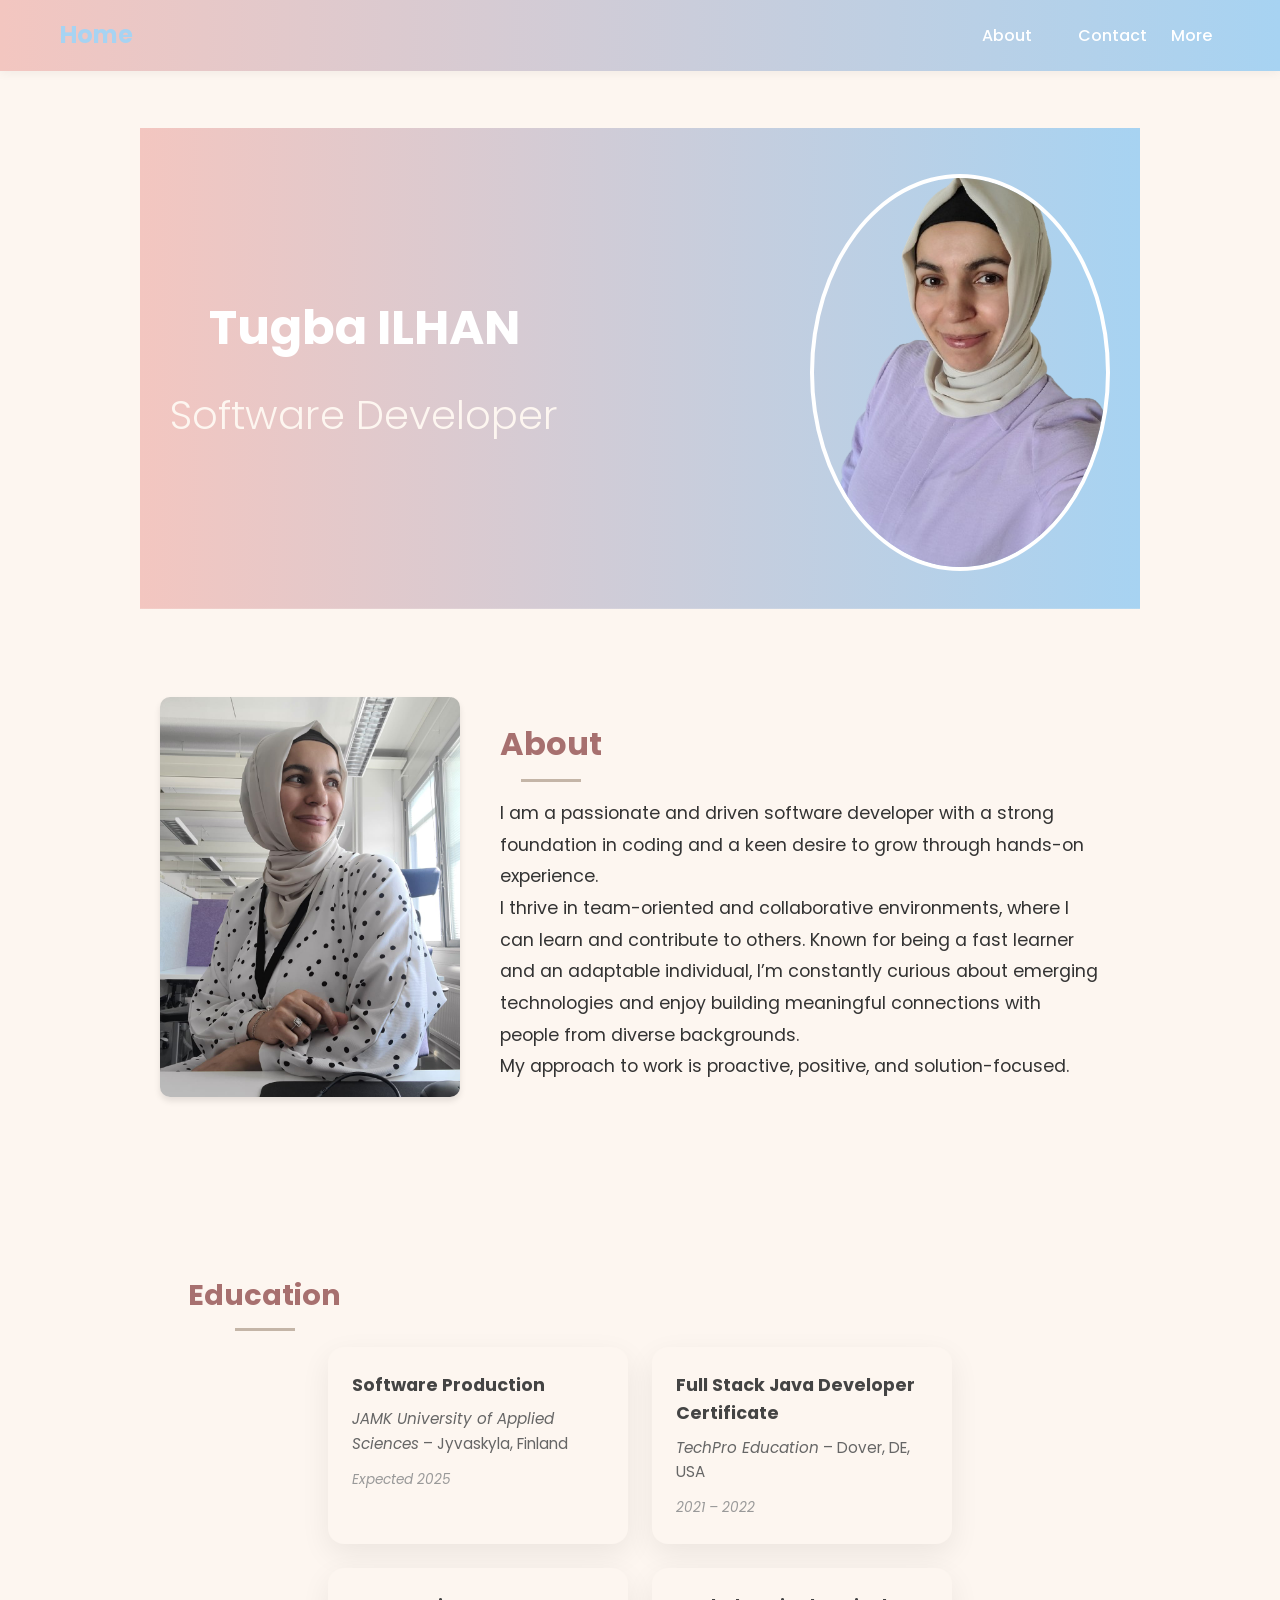
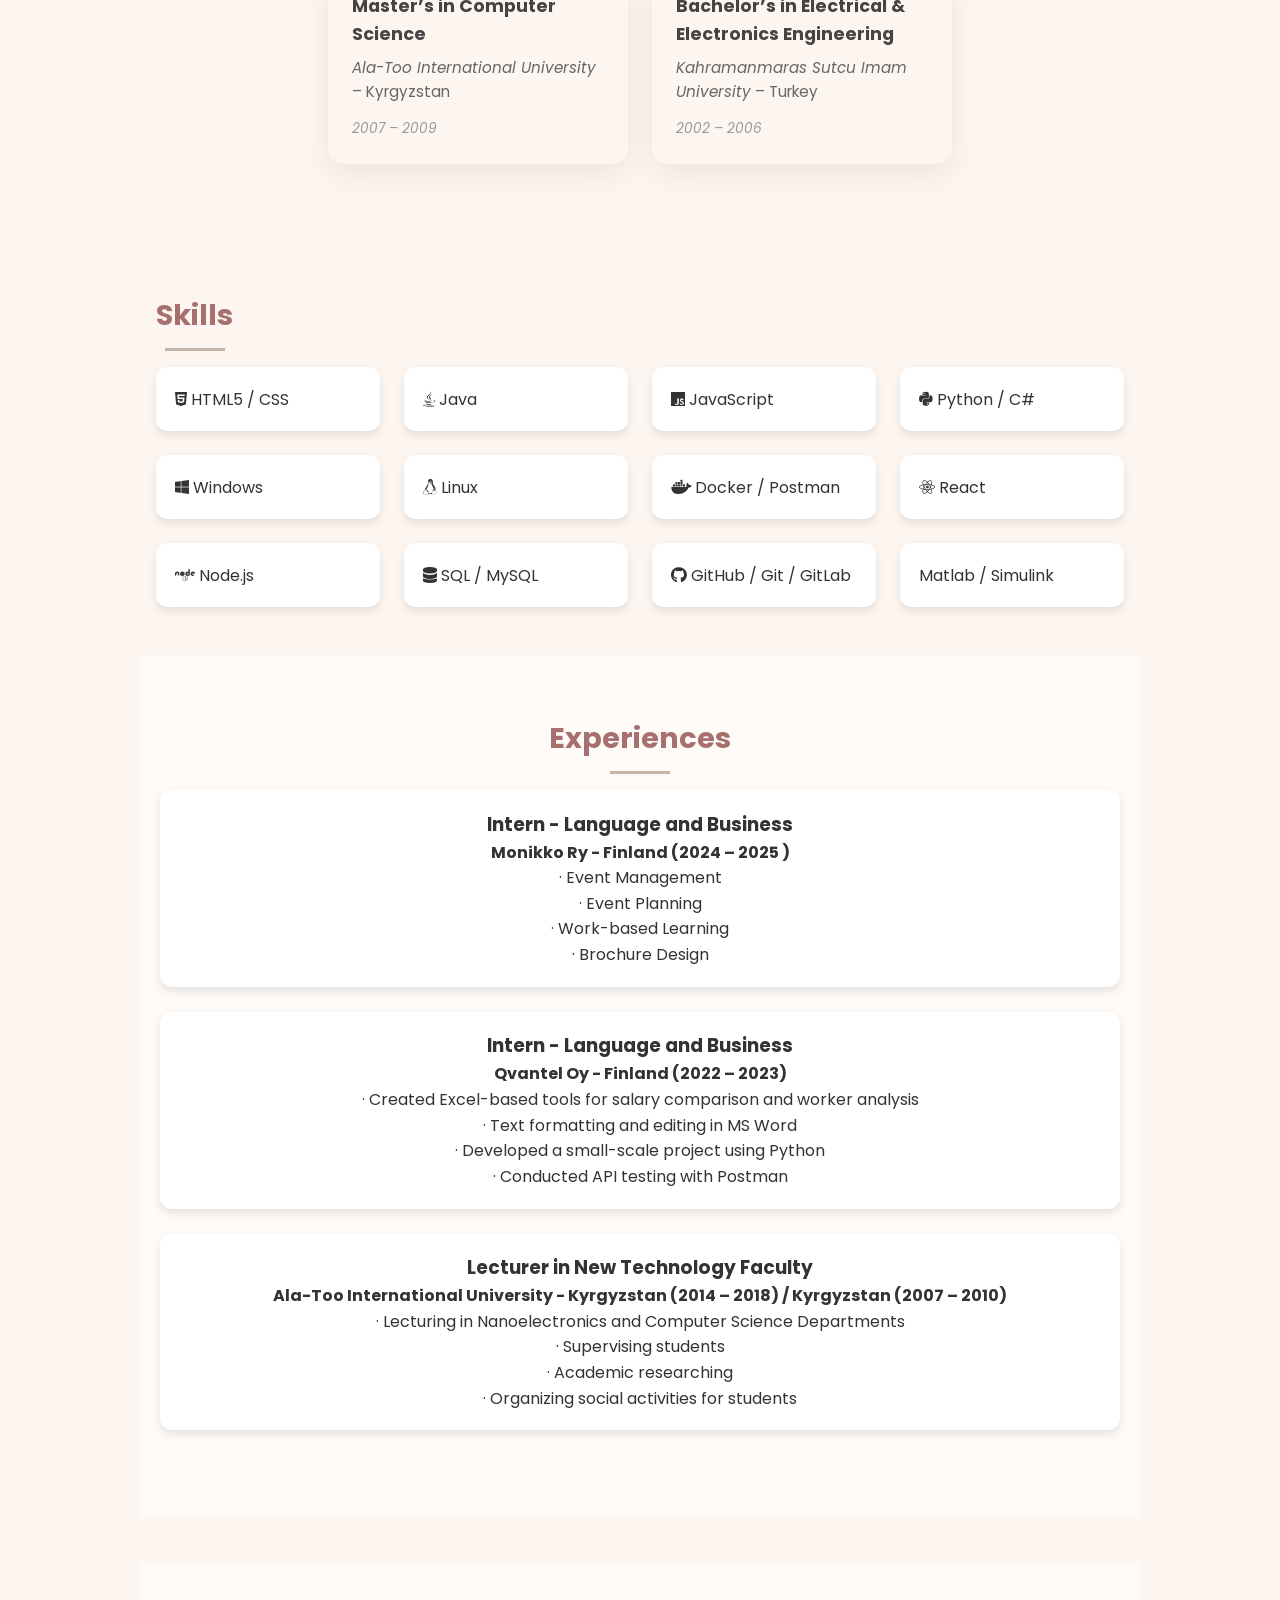
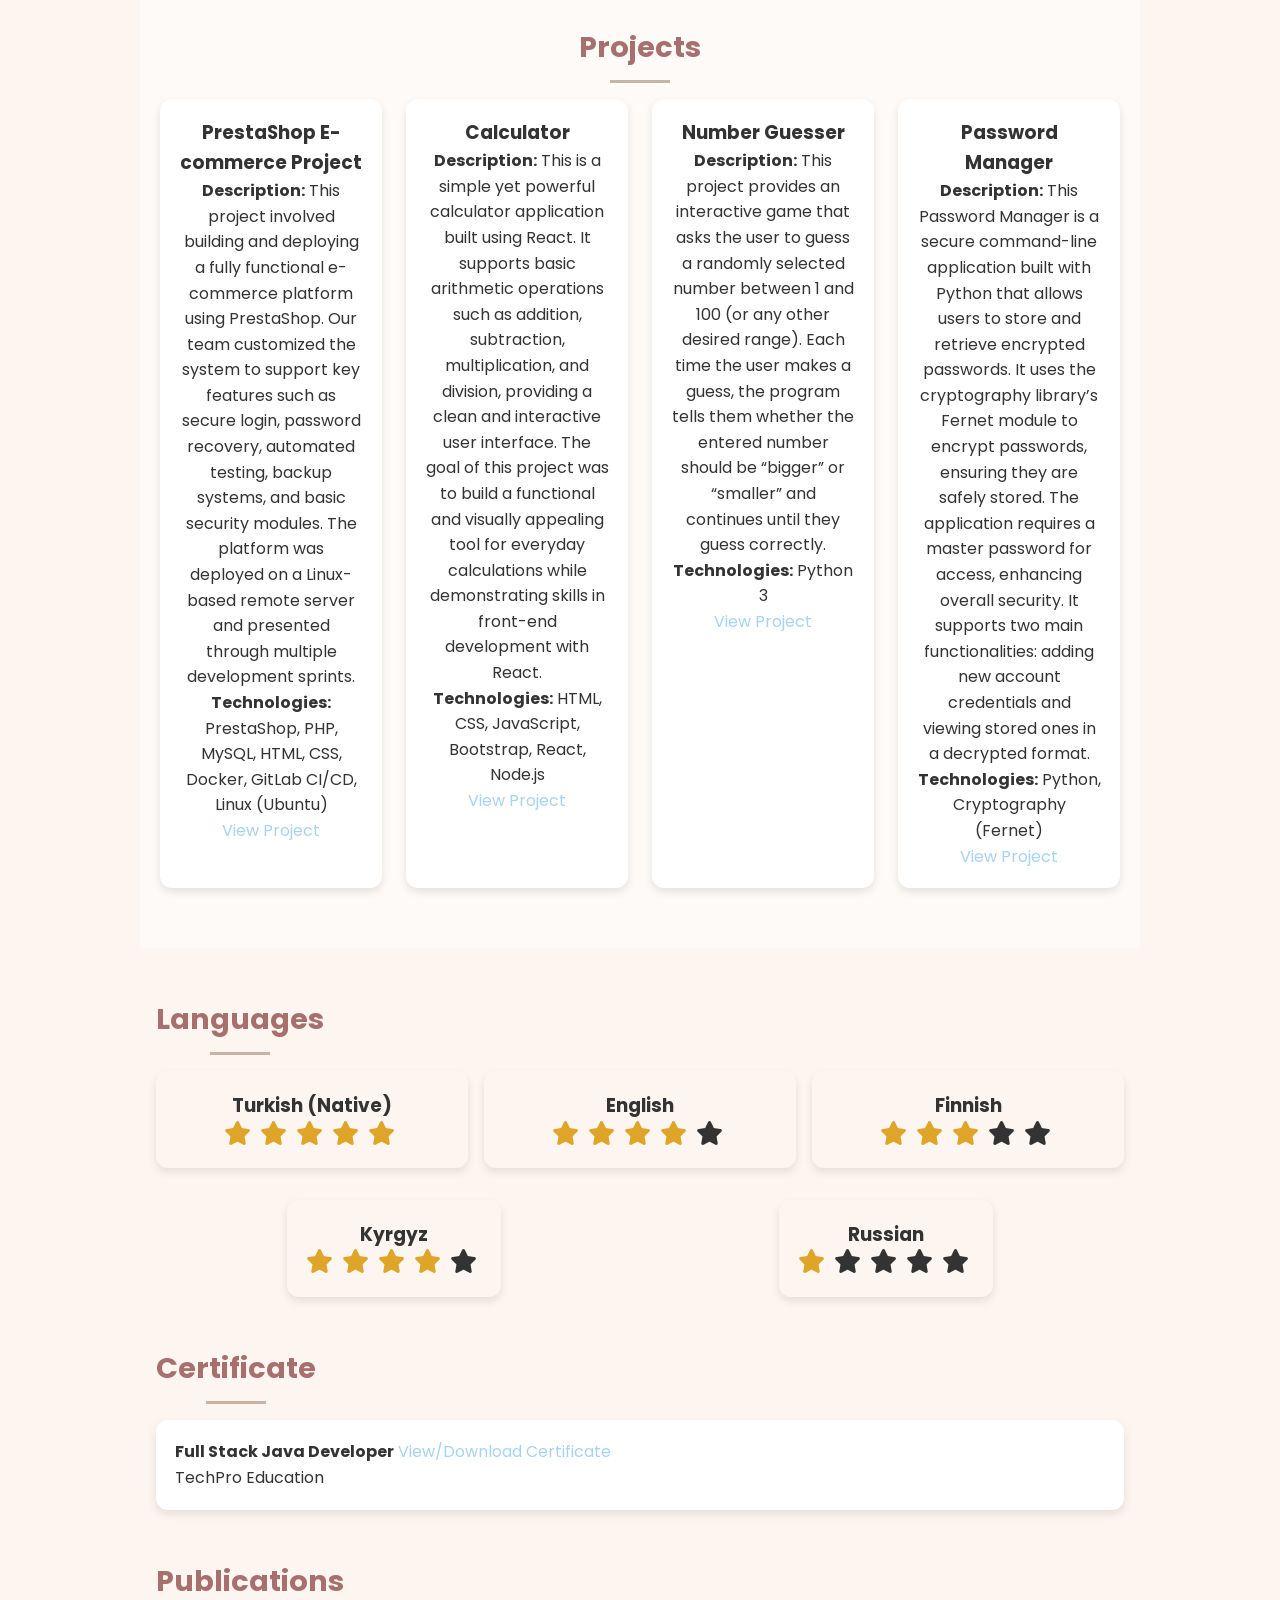
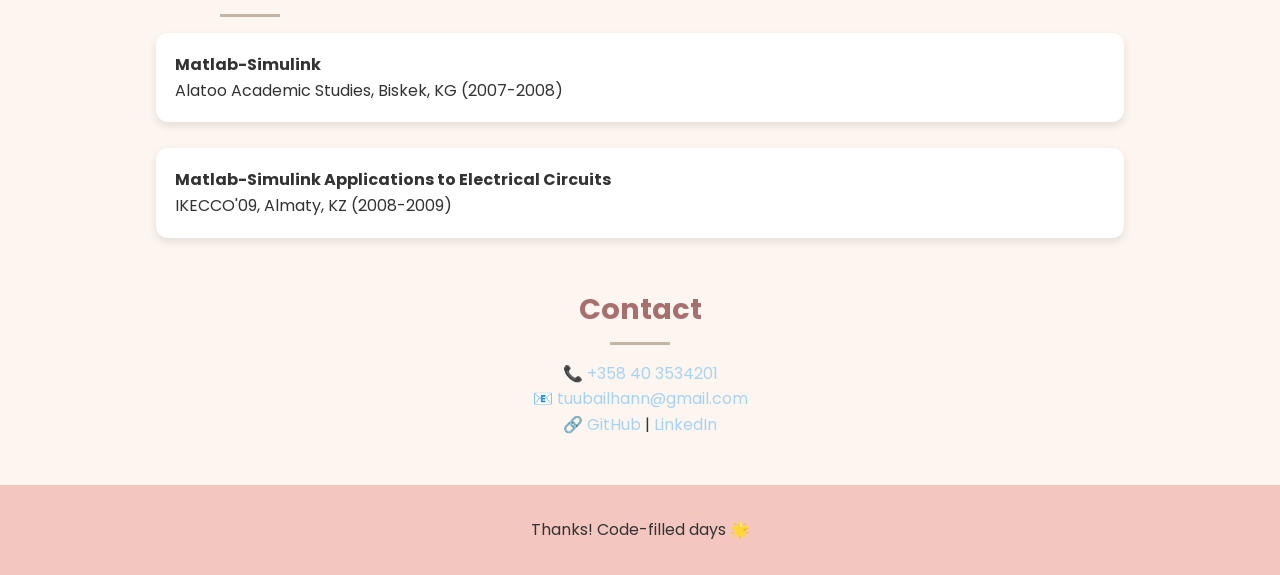
==== index.html @ 934c213f "Update index.html" ====
<!DOCTYPE html>
<html lang="en">
<head>
  <meta charset="UTF-8" />
  <meta name="description" content="Portfolio of Tugba İlhan, Full-Stack Software Developer" />
  <title>Tugba Ilhan | Software Developer Portfolio</title>
  <link href="https://fonts.googleapis.com/css2?family=Poppins:wght@300;500;700&display=swap" rel="stylesheet" />
  <link rel="stylesheet" href="https://cdnjs.cloudflare.com/ajax/libs/font-awesome/6.5.0/css/all.min.css">
  <link rel="stylesheet" href="style.css">
  <style>
    *{
    margin: 0;
    padding: 0;
    box-sizing: border-box;
    font-family: 'Poppins', sans-serif;
  }
  html {
    scroll-behavior: smooth;
  }
  </style>
</head>
<body>
    <header class="navbar">
        <div class="logo" ><a href="#home">Home</a></div>
        <nav class="nav-links">
          <a href="#about">About</a>
          <a href="#contact">Contact</a>
          <div class="dropdown">
            <button class="dropbtn">More</button>
            <div class="dropdown-content">
              <a href="#projects">Projects</a>
              <a href="#skills">Skills</a>
              <a href="#experience">Experiences</a>
              <a href="#educations">Educations</a>
              <a href="#languages">Languages</a>
              <a href="#certificates">Certificate</a>
              <a href="#publications">Publications</a>
            </div>
            </div>
        </nav>
      </header>

    <section class="hero" id="home"> 
        <div class="content"> 
    <h1>Tugba ILHAN</h1>
    <h2>Software Developer</h2>
</div>
<div class="hero-image">    
    <img src="images/img-7.png" alt="Profile picture of Tugba Ilhan" />
</div>
</section>

  <section id="about">
    <div class="image">
        <img src="images/img-6.jpeg" alt="About picture of Tugba Ilhan">
      </div>
    <div class="content">
      <h2 class="section-title">About</h2>
      <p>I am a passionate and driven software developer with a strong foundation in coding and a keen desire to grow through hands-on experience. </p>
      <p>I thrive in team-oriented and collaborative environments, where I can learn and contribute to others. Known for being a fast learner and an adaptable individual, I’m constantly curious about emerging technologies and enjoy building meaningful connections with people from diverse backgrounds.</p>
      <p>My approach to work is proactive, positive, and solution-focused.</p>
    </div>
    
  </section>

  <section id="educations" class="education-section">
    <div class="content">
      <h2 class="section-title">Education</h2>
      <div class="education-grid">
        
        <div class="education-card">
          <h3>Software Production</h3>
          <p><em>JAMK University of Applied Sciences</em> – Jyvaskyla, Finland</p>
          <span class="edu-date">Expected 2025</span>
        </div>
  
        <div class="education-card">
          <h3>Full Stack Java Developer Certificate</h3>
          <p><em>TechPro Education</em> – Dover, DE, USA</p>
          <span class="edu-date">2021 – 2022</span>
        </div>
  
        <div class="education-card">
          <h3>Master’s in Computer Science</h3>
          <p><em>Ala-Too International University</em> – Kyrgyzstan</p>
          <span class="edu-date">2007 – 2009</span>
        </div>
  
        <div class="education-card">
          <h3>Bachelor’s in Electrical & Electronics Engineering</h3>
          <p><em>Kahramanmaras Sutcu Imam University</em> – Turkey</p>
          <span class="edu-date">2002 – 2006</span>
        </div>
  
      </div>
    </div>
  </section>
  

  <section id="skills">
    <h2 class="section-title">Skills</h2>
    <div class="skills">
      <div class="card"><i class="fa-brands fa-html5"></i> HTML5 / CSS</div>
      <div class="card"><i class="fa-brands fa-java"></i> Java</div>
      <div class="card"><i class="fa-brands fa-js"></i> JavaScript </div>
      <div class="card"><i class="fa-brands fa-python"></i> Python / C#</div>
      <div class="card"><i class="fa-brands fa-windows"></i> Windows</div>
      <div class="card"><i class="fa-brands fa-linux"></i> Linux</div>
      <div class="card"><i class="fa-brands fa-docker"></i> Docker / Postman</div>
      <div class="card"><i class="fa-brands fa-react"></i> React</div>
      <div class="card"><i class="fa-brands fa-node"></i> Node.js</div>
      <div class="card"><i class="fa-solid fa-database"></i> SQL / MySQL</div>
      <div class="card"><i class="fa-brands fa-github"></i> GitHub / Git / GitLab</div>
      <div class="card"> Matlab / Simulink</div>
    </div>
  </section>

  <section id="experience">
    <h2 class="section-title">Experiences</h2>
    <div class="experience">
      <div class="card">
        <h3>Intern - Language and Business</h3>
        <strong>Monikko Ry -  Finland (2024 – 2025 )</strong>
        <p>· Event Management </p> <p>· Event Planning  </p><p>· Work-based Learning  </p><p>· Brochure Design </p>
      </div> <br>
      <div class="card">
        <h3>Intern - Language and Business</h3>
        <strong>Qvantel Oy  -  Finland (2022 – 2023)</strong>
        <p>· Created Excel-based tools for salary comparison and worker analysis </p> <p>· Text formatting and editing in MS Word   </p><p>· Developed a small-scale project using Python  </p><p>· Conducted API testing with Postman </p>
      </div> <br>
    </div>
    <div class="card">
        <h3>Lecturer in New Technology Faculty</h3>
        <strong>Ala-Too International University - Kyrgyzstan (2014 – 2018)  / Kyrgyzstan (2007 – 2010)</strong>
        <p>· Lecturing in Nanoelectronics and Computer Science Departments </p> <p>· Supervising students   </p><p>· Academic researching  </p><p>· Organizing social activities for students </p>
      </div> <br>
    </div>
  </section>

  <section id="projects">
    <h2 class="section-title">Projects</h2>
    <div class="projects">
    <div class="card">
        <h3>PrestaShop E-commerce Project</h3>
        <p><strong>Description:</strong> 
      This project involved building and deploying a fully functional e-commerce platform using PrestaShop. Our team customized the system to support key features such as secure login, password recovery, automated testing, backup systems, and basic security modules. The platform was deployed on a Linux-based remote server and presented through multiple development sprints.</p> 
      <p><strong>Technologies:</strong> PrestaShop, PHP, MySQL, HTML, CSS, Docker, GitLab CI/CD, Linux (Ubuntu)</p>
      <a href="https://github.com/TugbaIlhan/Prestashop.git" target="_blank" class="btn">View Project</a>
      </div>
      <div class="card">
        <h3>Calculator</h3>
        <p><strong>Description:</strong> 
      This is a simple yet powerful calculator application built using React. It supports basic arithmetic operations such as addition, subtraction, multiplication, and division, providing a clean and interactive user interface. 
      The goal of this project was to build a functional and visually appealing tool for everyday calculations while demonstrating skills in front-end development with React.</p> 
      <p><strong>Technologies:</strong> HTML, CSS, JavaScript, Bootstrap, React, Node.js</p>
      <a href="https://github.com/TugbaIlhan/calculator.git" target="_blank" class="btn">View Project</a>
    </div>
    <div class="card">
        <h3>Number Guesser</h3>
        <p><strong>Description:</strong> 
            This project provides an interactive game that asks the user to guess a randomly selected number between 1 and 100 (or any other desired range). 
            Each time the user makes a guess, the program tells them whether the entered number should be “bigger” or “smaller” and continues until they guess correctly.</p> 
      <p><strong>Technologies:</strong> Python 3 </p>
      <a href="https://github.com/TugbaIlhan/number_guesser.git" target="_blank" class="btn">View Project</a>
    </div>
    <div class="card">
        <h3>Password Manager</h3>
        <p><strong>Description:</strong> 
            This Password Manager is a secure command-line application built with Python that allows users to store and retrieve encrypted passwords. It uses the cryptography library’s Fernet module to encrypt passwords, ensuring they are safely stored. The application requires a master password for access, enhancing overall security. It supports two main functionalities: adding new account credentials and viewing stored ones in a decrypted format.</p> 
      <p><strong>Technologies:</strong> Python, Cryptography (Fernet) </p>
      <a href="https://github.com/TugbaIlhan/Password_manager.git" target="_blank" class="btn">View Project</a>
    </div>
  </section>
  <section id="languages">
    <h2 class="section-title">Languages</h2>

    <div class="lang-grid three-col">
    <div class="language-item">
    <h3>Turkish (Native)</h3>
    <span class="fa fa-star checked"></span>
    <span class="fa fa-star checked"></span>
    <span class="fa fa-star checked"></span>
    <span class="fa fa-star checked"></span>
    <span class="fa fa-star checked"></span>
</div>
<div class="language-item">
    <h3>English</h3>
    <span class="fa fa-star checked"></span>
    <span class="fa fa-star checked"></span>
    <span class="fa fa-star checked"></span>
    <span class="fa fa-star checked"></span>
    <span class="fa fa-star"></span>
</div>
<div class="language-item">
    <h3>Finnish</h3>
    <span class="fa fa-star checked"></span>
    <span class="fa fa-star checked"></span>
    <span class="fa fa-star checked"></span>
    <span class="fa fa-star"></span>
    <span class="fa fa-star"></span>
</div>
</div>
<div class="lang-grid two-col">
<div class="language-item">
    <h3>Kyrgyz</h3>
    <span class="fa fa-star checked"></span>
    <span class="fa fa-star checked"></span>
    <span class="fa fa-star checked"></span>
    <span class="fa fa-star checked"></span>
    <span class="fa fa-star"></span>
</div> <div class="language-item">
    <h3>Russian</h3>
    <span class="fa fa-star checked"></span>
    <span class="fa fa-star"></span>
    <span class="fa fa-star"></span>
    <span class="fa fa-star"></span>
    <span class="fa fa-star"></span>
</div>
</div>

  </section>
  <section id="certificates">
    <div class="content">
      <h2 class="section-title">Certificate</h2>
    <div class="card">
        <strong>Full Stack Java Developer</strong>
        <a href="images/Tugba Ilhan -Certificate.pdf" target="_blank" class="btn">  View/Download Certificate </a>
        <p>TechPro Education</p>
    </div>
    </div>
    

  </section>
  <section id="publications">
    <div class="content">
      <h2 class="section-title">Publications</h2>
      <div class="card">
        <strong>Matlab-Simulink</strong>
        <p>Alatoo Academic Studies, Biskek, KG (2007-2008)</p>
    </div>
    <br>
    <div class="card">
        <strong>Matlab-Simulink Applications to Electrical Circuits</strong>
        <p>IKECCO'09, Almaty, KZ (2008-2009)</p>
    </div>
    </div>
    

  </section>

  <section id="contact" class="contact">
    <h2 class="section-title">Contact</h2>
    <p>📞 <a href="tel:+358 353 40 3534201">+358 40 3534201</a></p>
    <p>📧 <a href="mailto:tuubailhann@gmail.com">tuubailhann@gmail.com</a></p>
    <p>🔗 <a href="https://github.com/TugbaIlhan" target="_blank">GitHub</a> | <a href="http://linkedin.com/in/tugba-ilhan-she-her-16a57622b" target="_blank">LinkedIn</a></p>
  </section>

  <footer>
    <p>Thanks! Code-filled days 🌟</p>
  </footer>
</body>
</html>
---- style.css ----
body {
    background: #fdf6f0;
    color: #333;
    line-height: 1.6;
    padding-top: 80px;
  }

  header {
    background: linear-gradient(to right, #f3c6c0, #a7d3f2);
    text-align: center;
    padding: 4rem 1rem;
  }

  header h1 {
    font-size: 2.5rem;
    margin-bottom: 1rem;
  }

  header p {
    font-size: 1.2rem;
    color: #444;
  }
.navbar {
display: flex;
justify-content: space-between;
align-items: center;
padding: 15px 60px;
background-color: #fdfdfd;
box-shadow: 0 2px 10px rgba(0, 0, 0, 0.05);
position: fixed;
top: 0;
width: 100%;
z-index: 999;
font-family: 'Segoe UI', sans-serif;
}

.logo {
font-size: 1.5rem;
font-weight: bold;
color: #2c3e50;
}
.nav-links {
display: flex;
align-items: center;
gap: 1rem; 

}
.nav-links a {
margin-left: 30px;
text-decoration: none;
color: #2c3e50;
font-weight: 500;
transition: 0.3s ease;
color: #fff; 
}
.nav-links a.active { 
    border-bottom: 2px solid #0077ff;
  }
.dropdown {
position: relative;
}
.dropbtn {
background: none;
border: none;
font-size: 1rem;
cursor: pointer;
padding: 0.5rem;
color: #fff; 
font-weight: 500; 
}

.dropdown-content {
display: none;
position: absolute;
top: 100%;
left: 0;
background-color: #fff;
min-width: 200px; /* genişliği biraz artırdık */
max-width: 300px; /* maksimum genişlik belirledik */
box-shadow: 0 4px 8px rgba(0, 0, 0, 0.15);
z-index: 10;
text-align: left;
border-radius: 8px;
overflow: auto; /* içerik taşarsa scroll yapılabilir */
padding: 0.5rem 0;
white-space: nowrap; /* metni tek satırda göster */
}


.dropdown-content a {
display: block;
padding: 0.6rem 1rem;
color: #333;
text-decoration: none;
transition: background 0.2s ease;
}

.dropdown-content a:hover {
background-color: #f0f0f0;
}

.dropdown:hover .dropdown-content {
display: block;
}
.nav-links a:hover {
color: #0077ff;
}

/* Navbar altında kalan içerikler üst üste binmesin diye padding veriyoruz */
body {
padding-top: 80px;
}

/* Responsive yapı */
@media (max-width: 768px) {
.navbar {
  flex-direction: column;
  align-items: flex-start;
  padding: 10px 20px;
}

.nav-links {
  margin-top: 10px;
}

.nav-links a {
  display: block;
  margin: 5px 0;
}
}
.hero {
background: linear-gradient(to right, #f3c6c0, #a7d3f2);
text-align: center;
overflow: hidden;
display: flex;
justify-content: space-between;
align-items: center;
min-height: 40vh; /* Ekranın %60'ını kapsayacak şekilde ayarlandı */
background-size: cover;
background-position: center center;
color: white;
text-align: center;
position: relative;
padding: 30px; /* Her iki tarafta boşluk */
flex-wrap: wrap; /* İçerik taşarsa alt satıra geçsin */
gap: 20px; /* İçerikler arasında boşluk */ 
}

.hero .content {
max-width: 600px; /* İçerik kısmını sınırladık */
z-index: 2; /* İçeriğin önde olması için */
}

.hero h1 {
font-size: 3rem;
margin-bottom: 1rem;
color: #fff; 
}

.hero h2 {
font-size: 2.5rem;
font-weight: 300;
color: #fdf6f0;
}

.hero-image img {
width: 300px;
border-radius: 50%; 
object-fit: cover; 
border: 4px solid #fff; 
margin-top: 1rem; /* Resmin biraz üstten kayması için */
justify-content: space-between; /* İçerik ve resim arasında boşluk bırakır */
align-items: center; /* İçerik ve resim arasında boşluk bırakır */
flex: 0 0 auto; /* Resmin boyutunu sabit tutar */
z-index: 1; /* Resmin arka planda kalması için */
}

@media (max-width: 768px) {
.hero {
  flex-direction: column;
  height: auto;
  padding: 50px 0; /* Üst ve alt boşluk artırıldı */
  text-align: center;
}

.hero-image img {
  width: 180px;
  margin: 1.5rem 0 0; /* Üstten boşluk artırıldı */
}
}
.education-section {
padding: 5rem 3rem;
color: #0f0e0e; /* Arka plan koyu olduğundan yazılar için beyaz daha iyi görünür */
background-image: url("images/img-5.jpg"); /* fallback image */
background-size: cover;
background-position: center;
background-attachment: fixed;
position: relative;
overflow: hidden; /* dışarı taşan bulanıklık varsa gizle */
}
.section-title {
font-size: 2.5rem;
margin-bottom: 40px;
position: relative;
display: inline-block;
}

.education-section::before {
content: "";
position: absolute;
top: 0; left: 0;
width: 100%;
height: 100%;
/* background-image: url("images/img-5.jpg"); */
background-size: cover;
background-position: center;
filter: blur(1px) brightness(0.6); /* DÜZELTİLDİ */
z-index: 0;
}
.section-title::after {
content: "";
display: block;
width: 60px;
height: 3px;
background-color: #c4b5a7;
margin: 10px auto 0;
}
.education-grid {
display: flex;
flex-wrap: wrap;
justify-content: center;
gap: 24px;
}

.education-card {
background-color:  #fdf6f0;
border-radius: 16px;
box-shadow: 0 10px 30px rgba(0, 0, 0, 0.07);
padding: 24px;
width: 300px;
text-align: left;
transition: transform 0.3s ease, box-shadow 0.3s ease;
}

.education-card:hover {
transform: translateY(-5px);
box-shadow: 0 12px 40px rgba(0, 0, 0, 0.1);
}

.education-card h3 {
font-size: 1.1rem;
color: #444;
margin-bottom: 8px;
}

.education-card p {
font-size: 0.95rem;
color: #666;
margin-bottom: 10px;
}

.edu-date {
font-size: 0.85rem;
color: #999;
font-style: italic;
}
#experience {
background-color: #fdfaf7; /* Krem tonu */
padding: 60px 20px;
text-align: center;
}
#projects {
background-color: #fdfaf7; /* Krem tonu */
padding: 60px 20px;
text-align: center;
}
#about {
max-width: 1000px;
margin: 3rem auto;
gap: 40px; /* Resim ve yazı arasındaki mesafe */
padding: 40px 20px;
display: flex;
justify-content: center;
align-items: center;
flex-wrap: wrap; /* İçeriğin taşmasını engeller ve daha esnek hale getirir */
}

#about .content {
flex: 1;
padding-right: 20px;
}

#about .image {
flex: 0.5;
}

#about img {
width: 100%;
height: auto;
border-radius: 10px; /* Resmi yuvarlak kenarlı yapabiliriz */
box-shadow: 0 4px 6px rgba(0, 0, 0, 0.1);
}

#about h2 {
color: #a7706f;
margin-bottom: 1rem;
font-size: 2rem;
}

#about p {
font-size: 1.1rem;
line-height: 1.8;
color: #333;
}

section {
    max-width: 1000px;
    margin: 3rem auto;
    padding: 0 1rem;
  }

.section-title {
    font-size: 1.8rem;
    margin-bottom: 1rem;
    color: #a7706f;
  }

.skills, .projects {
    display: grid;
    grid-template-columns: repeat(auto-fit, minmax(200px, 1fr));
    gap: 1.5rem;
  }
.section {
opacity: 0;
transition: opacity 1s ease-in-out;
}

.section-visible {
opacity: 1;
}


.card {
    background: #fff;
    border-radius: 12px;
    box-shadow: 0 4px 8px rgba(0,0,0,0.1);
    padding: 1.2rem;
    transition: transform 0.3s ease;
  }

.card:hover {
    transform: translateY(-5px);
  }

.contact {
    text-align: center;
    margin-top: 2rem;
  }

footer {
    text-align: center;
    padding: 2rem;
    background: #f3c6c0;
    color: #333;
  }

a {
    color: #a7d3f2;
    text-decoration: none;
  }
.checked {
color: rgb(222, 165, 40);
}
.fa-star {
    font-size: 1.5rem;
    margin-right: 5px;
  }
.fa-star.checked {
    color: rgb(222, 165, 40);
  }
@media (max-width: 768px) {
    .skills, .projects {
      grid-template-columns: 1fr; /* Tek sütun yapıyoruz */
    }
  } 
  /* Ortak: grid aralığı */
.lang-grid {
display: grid;
gap: 1rem;
margin-bottom: 2rem;
}

/* Üst satır: üç sütun */
.three-col {
grid-template-columns: repeat(3, 1fr);
}

/* Alt satır: iki dar sütun, ortalanmış */
.two-col {
grid-template-columns: repeat(2, 1fr);
justify-content: center;     /* grid kendini ortalar */
justify-items: center;       /* iç öğeleri ortalar */
}

/* Dilersen dil kartlarına da biraz stil ekle */
.language-item {
background: #fdf6f0;
padding: 1.2rem;
border-radius: 12px;
box-shadow: 0 4px 8px rgba(0,0,0,0.1);
text-align: center;
transition: transform 0.3s ease;
}
.language-item:hover {
    transform: translateY(-5px);
  }

/* Responsive: Küçük ekranda tek sütun */
@media (max-width: 600px) {
.three-col, .two-col {
  grid-template-columns: 1fr;
}
}
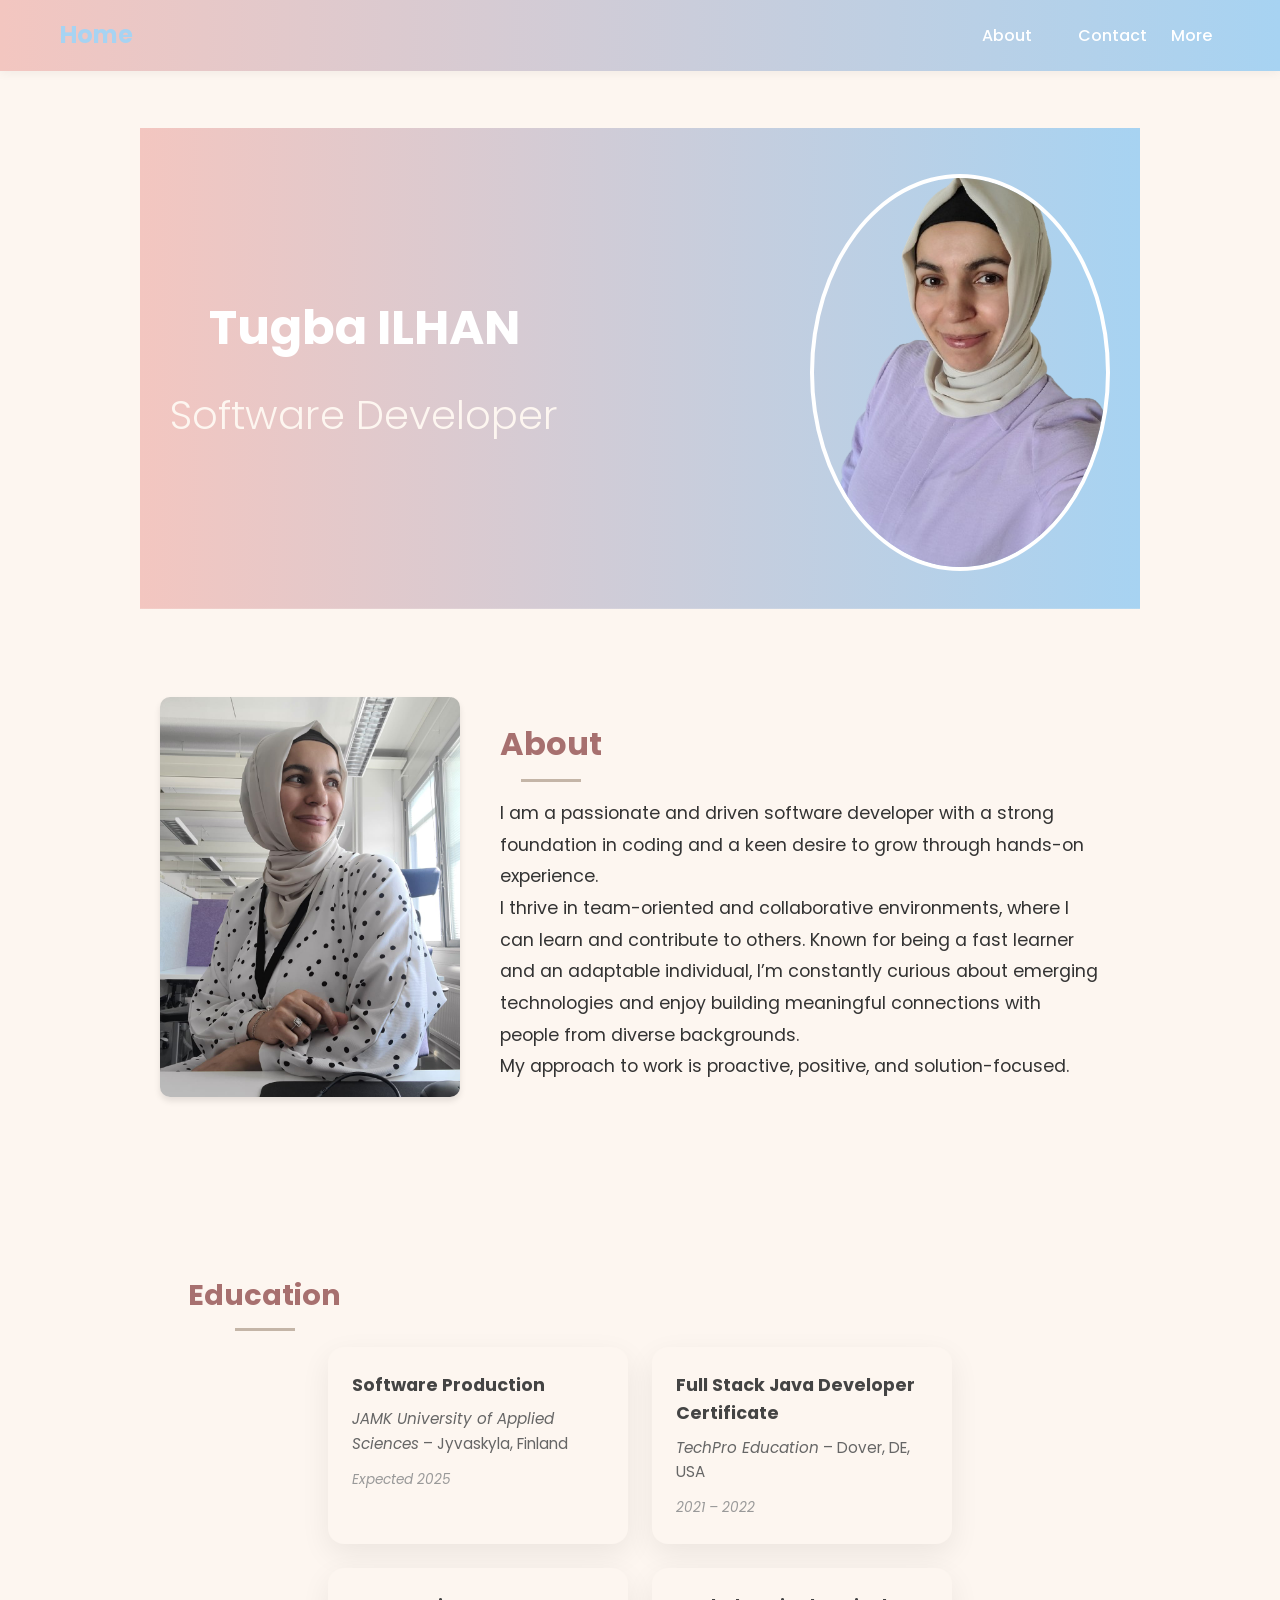
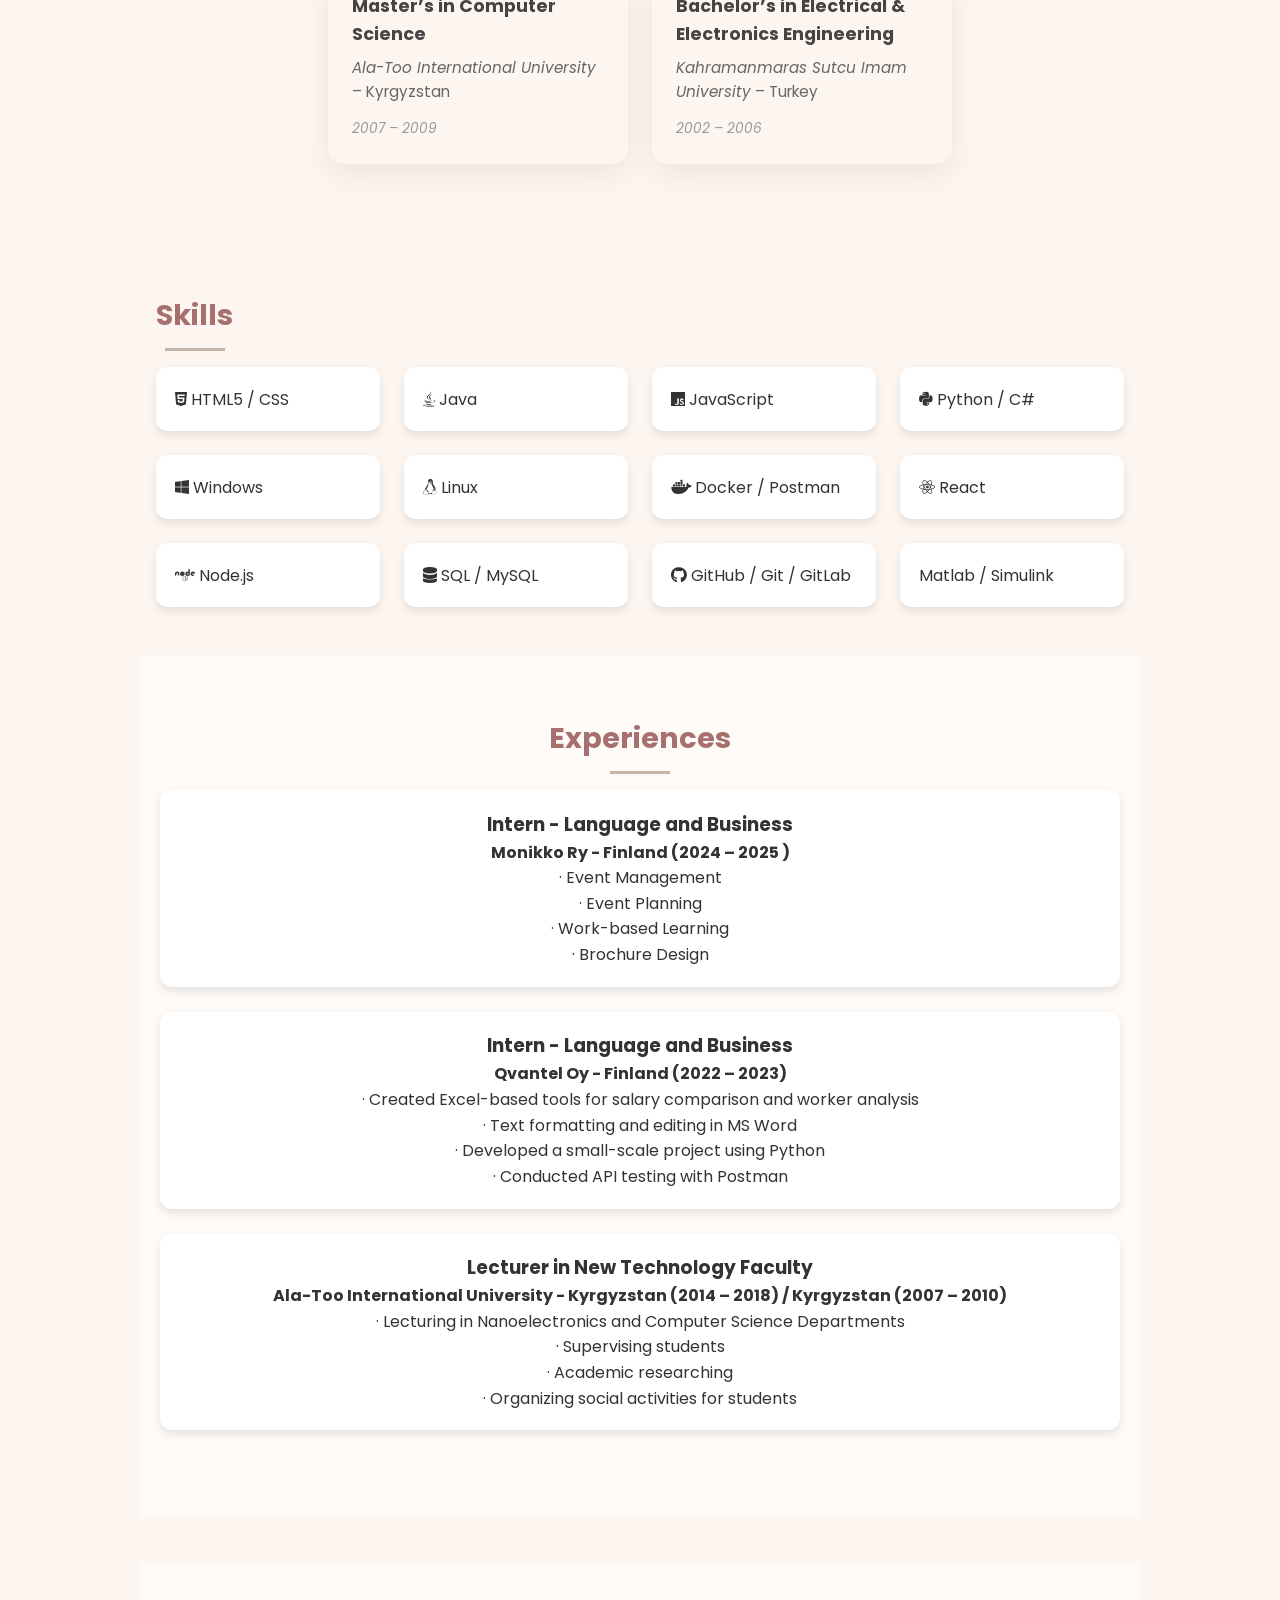
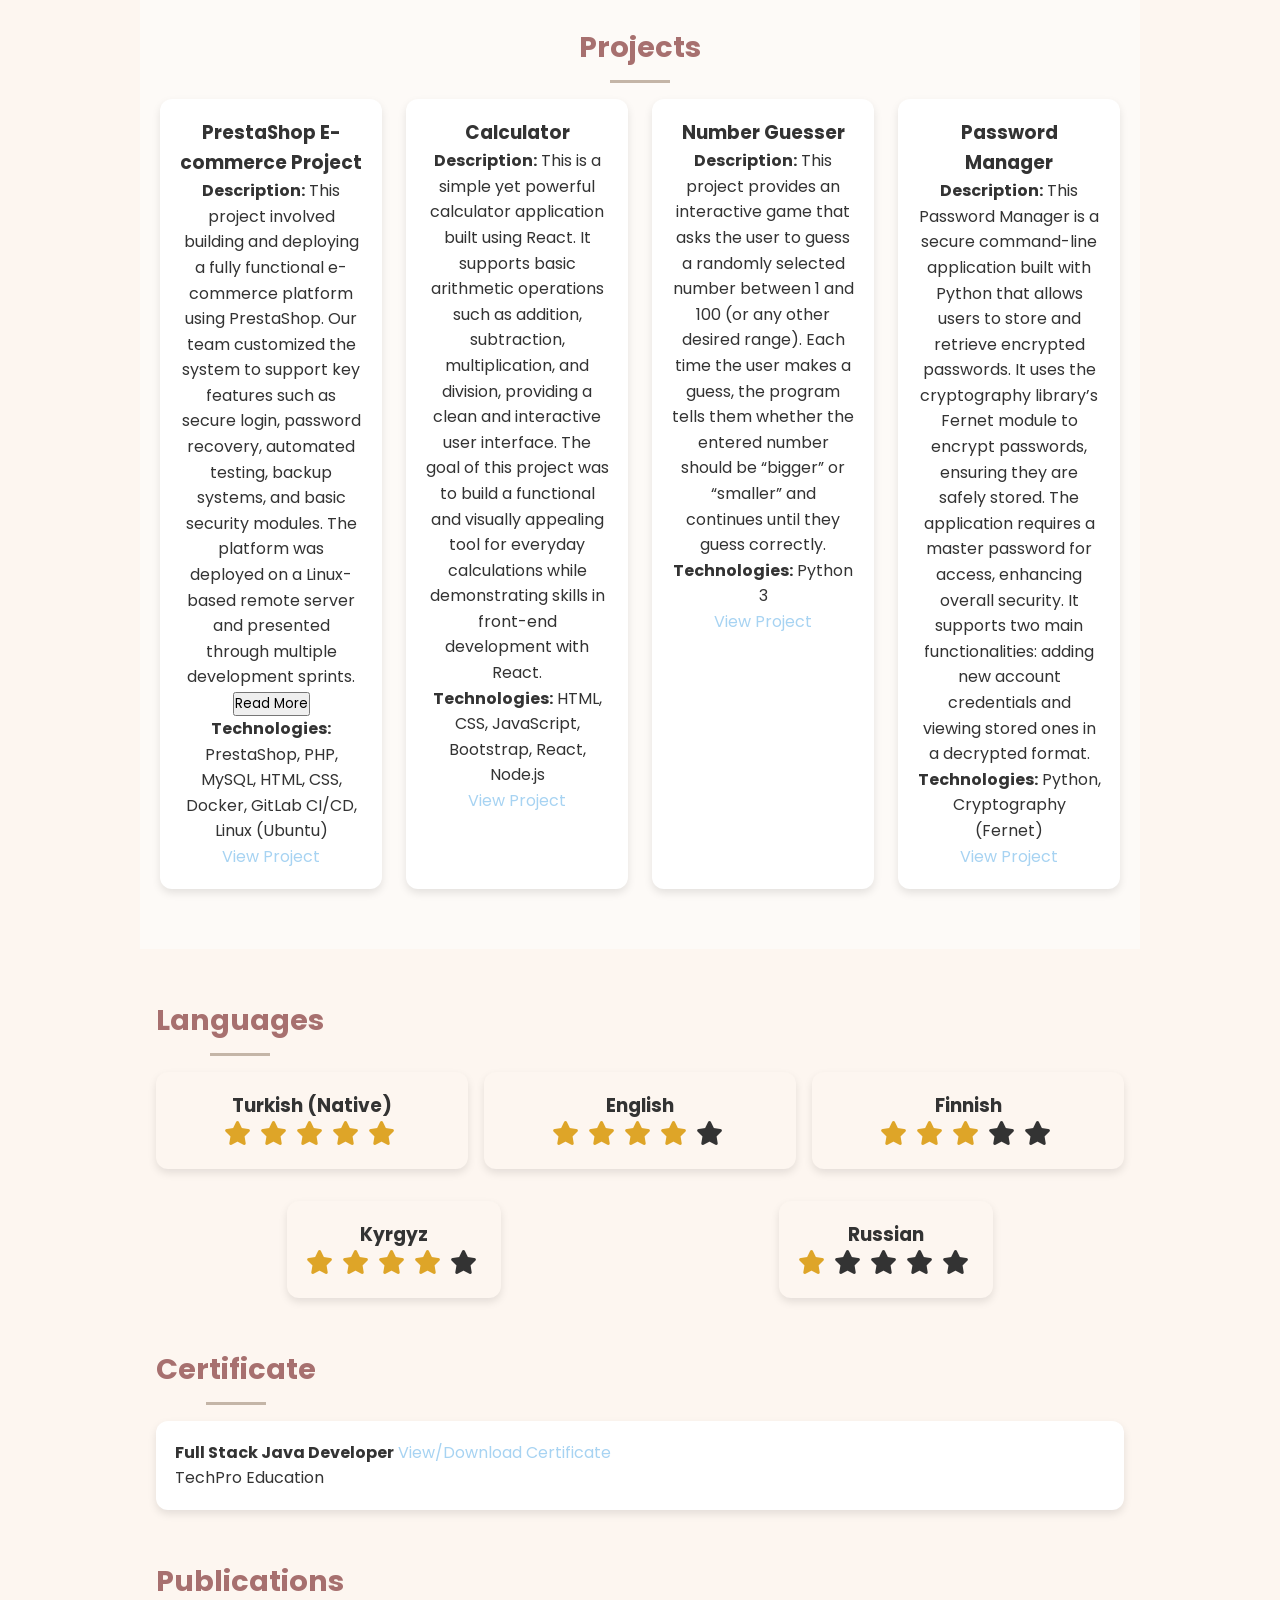
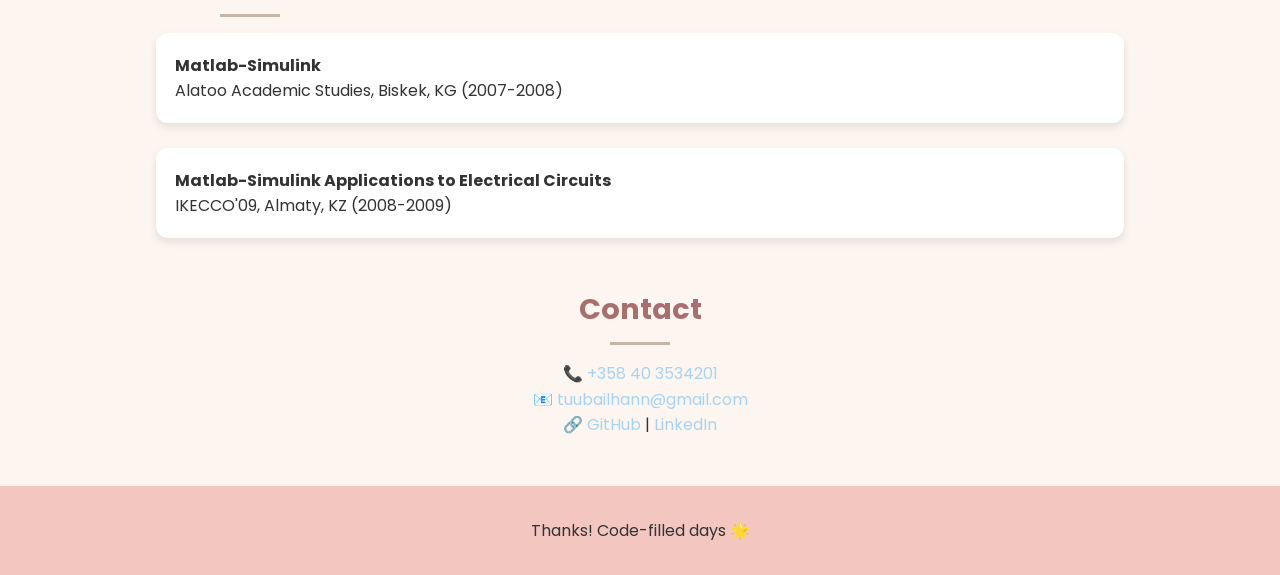
==== commit b6a31d55: "Update index.html" ====
--- a/index.html
+++ b/index.html
@@ -144,6 +144,7 @@
         <h3>PrestaShop E-commerce Project</h3>
         <p><strong>Description:</strong> 
       This project involved building and deploying a fully functional e-commerce platform using PrestaShop. Our team customized the system to support key features such as secure login, password recovery, automated testing, backup systems, and basic security modules. The platform was deployed on a Linux-based remote server and presented through multiple development sprints.</p> 
+      <button class="read-more-btn">Read More</button>
       <p><strong>Technologies:</strong> PrestaShop, PHP, MySQL, HTML, CSS, Docker, GitLab CI/CD, Linux (Ubuntu)</p>
       <a href="https://github.com/TugbaIlhan/Prestashop.git" target="_blank" class="btn">View Project</a>
       </div>
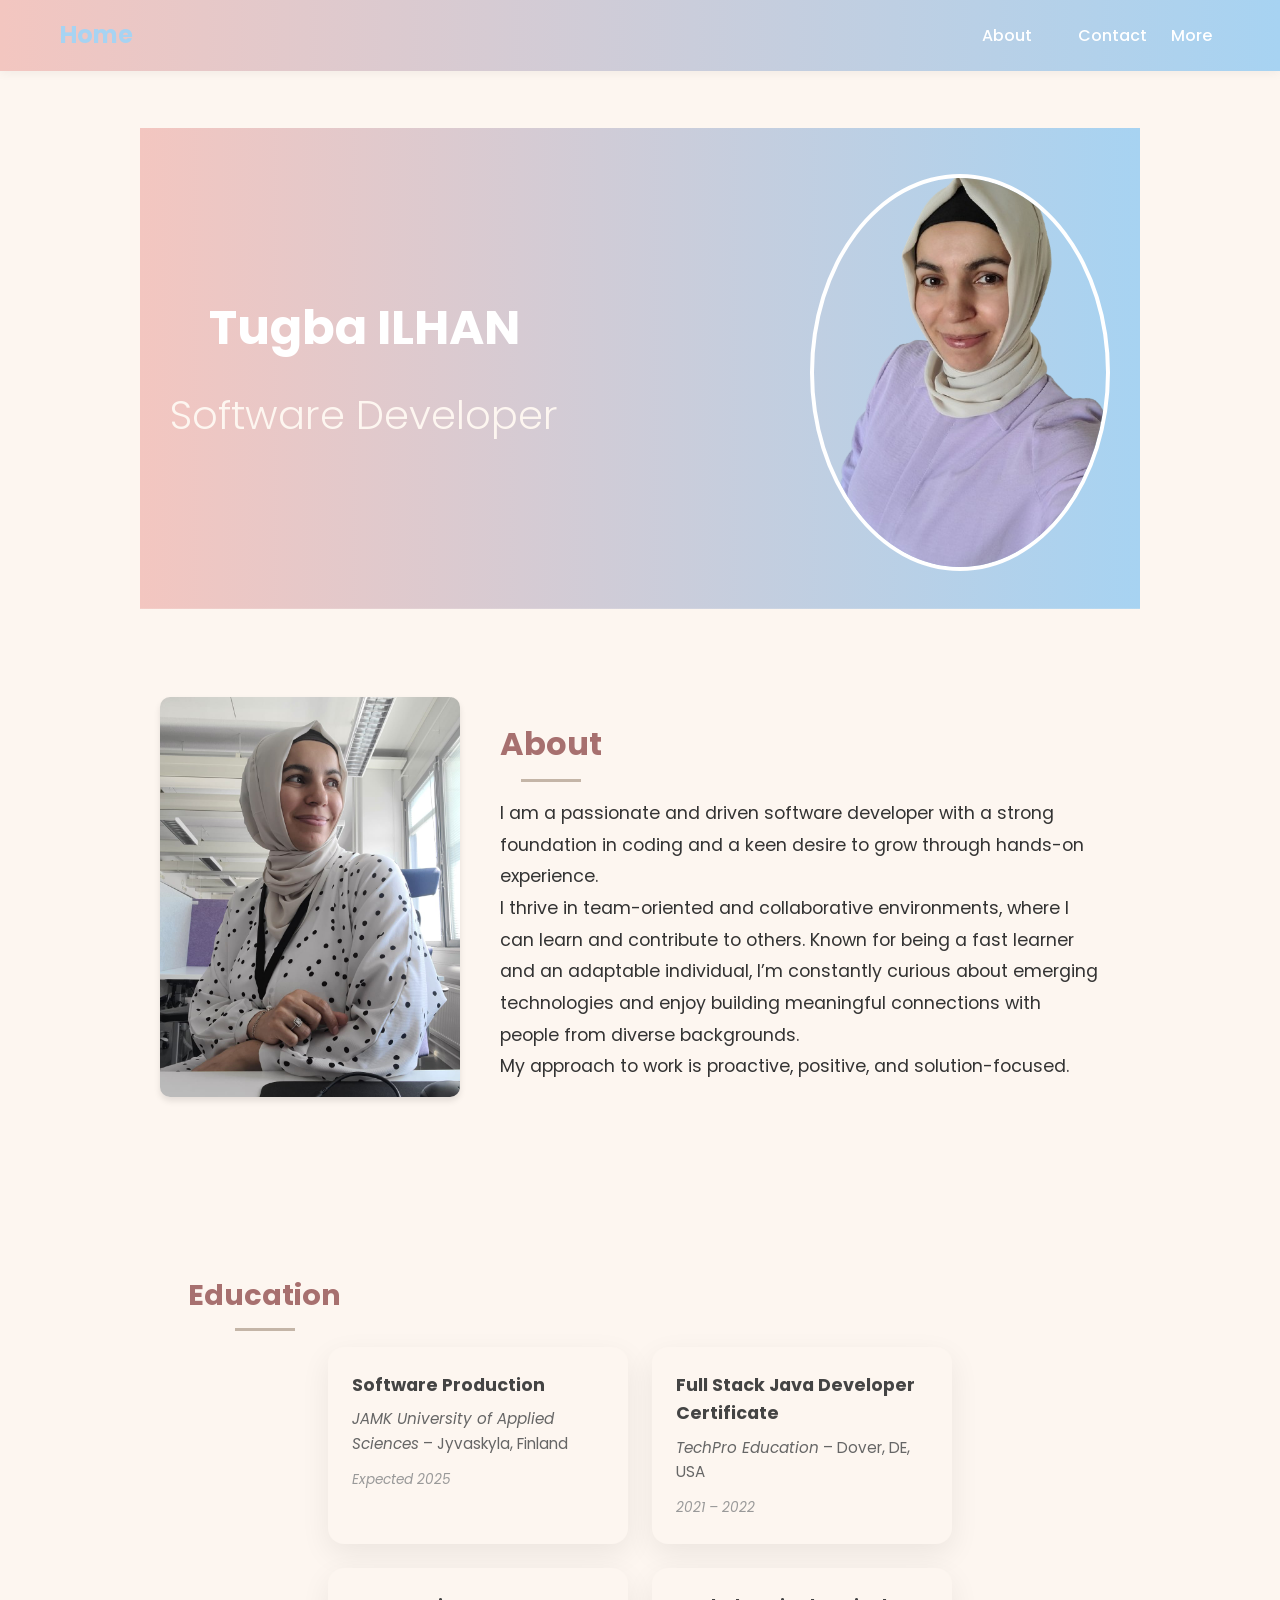
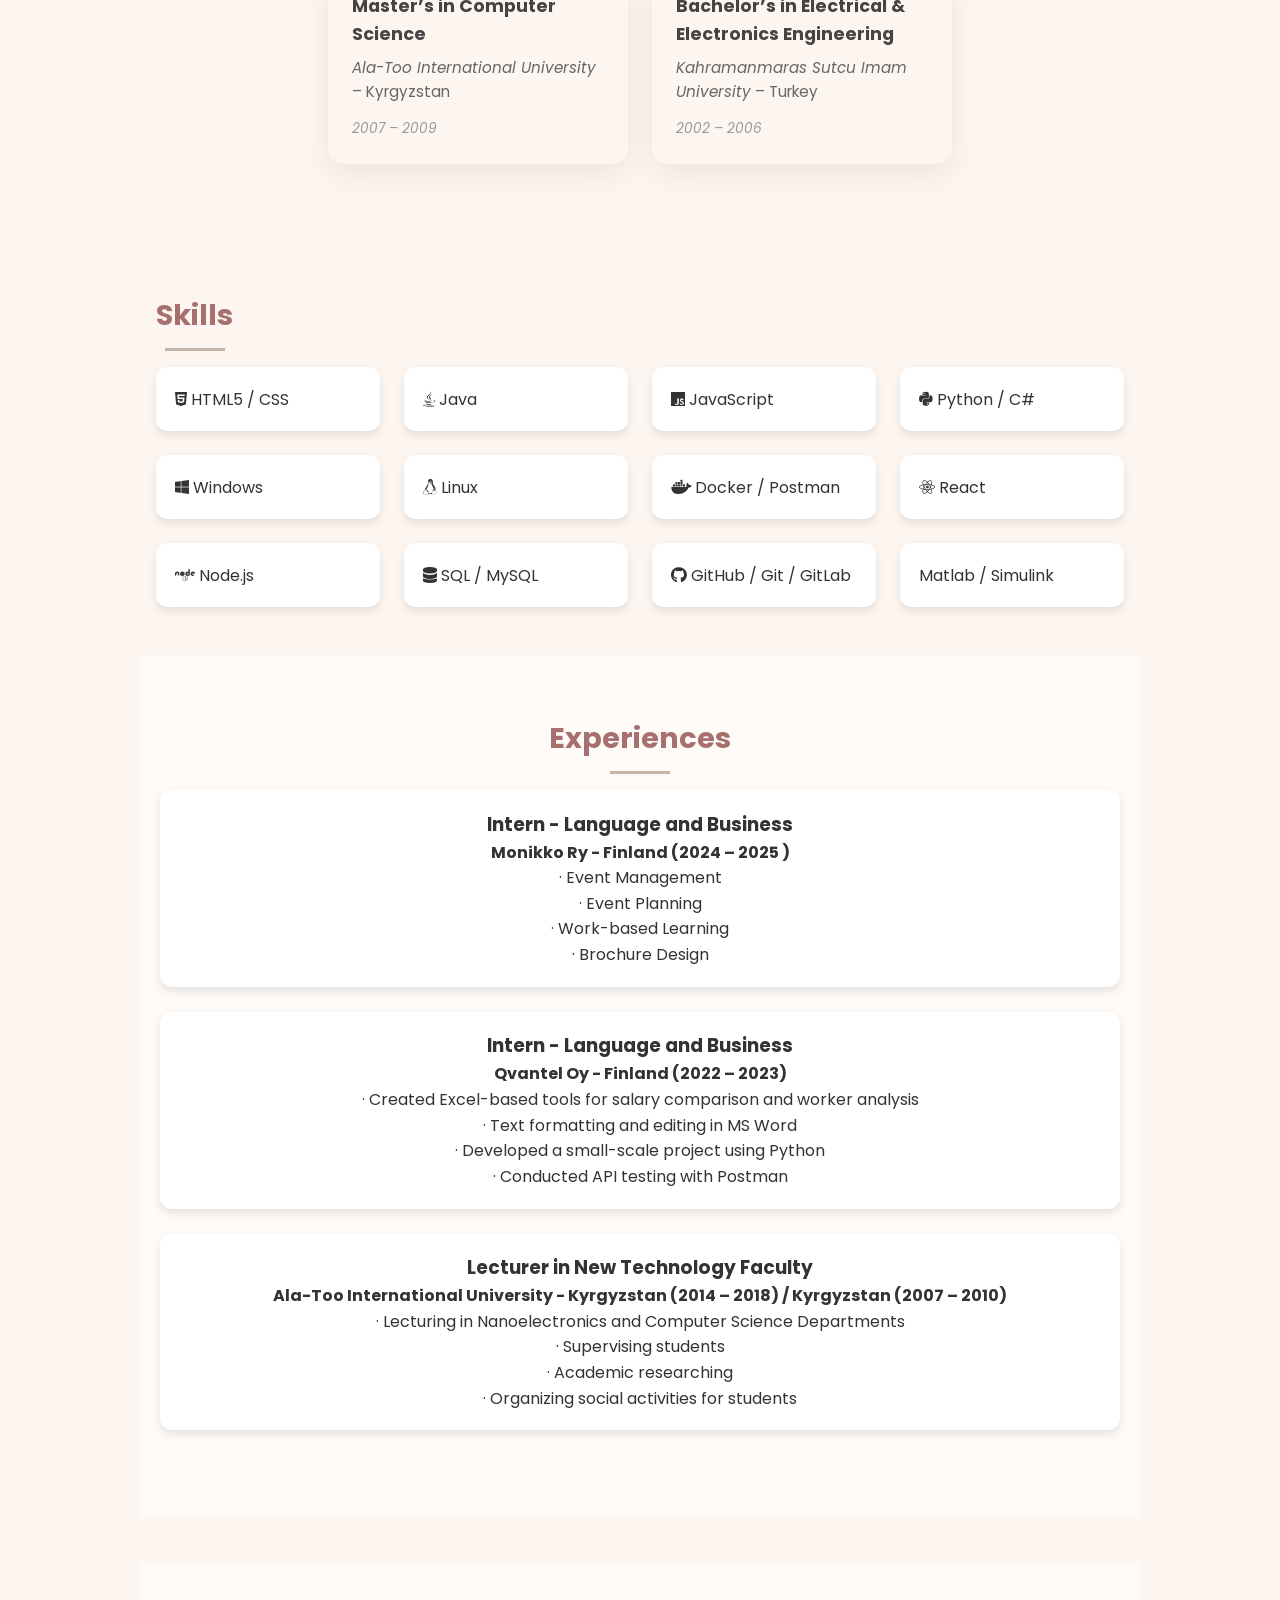
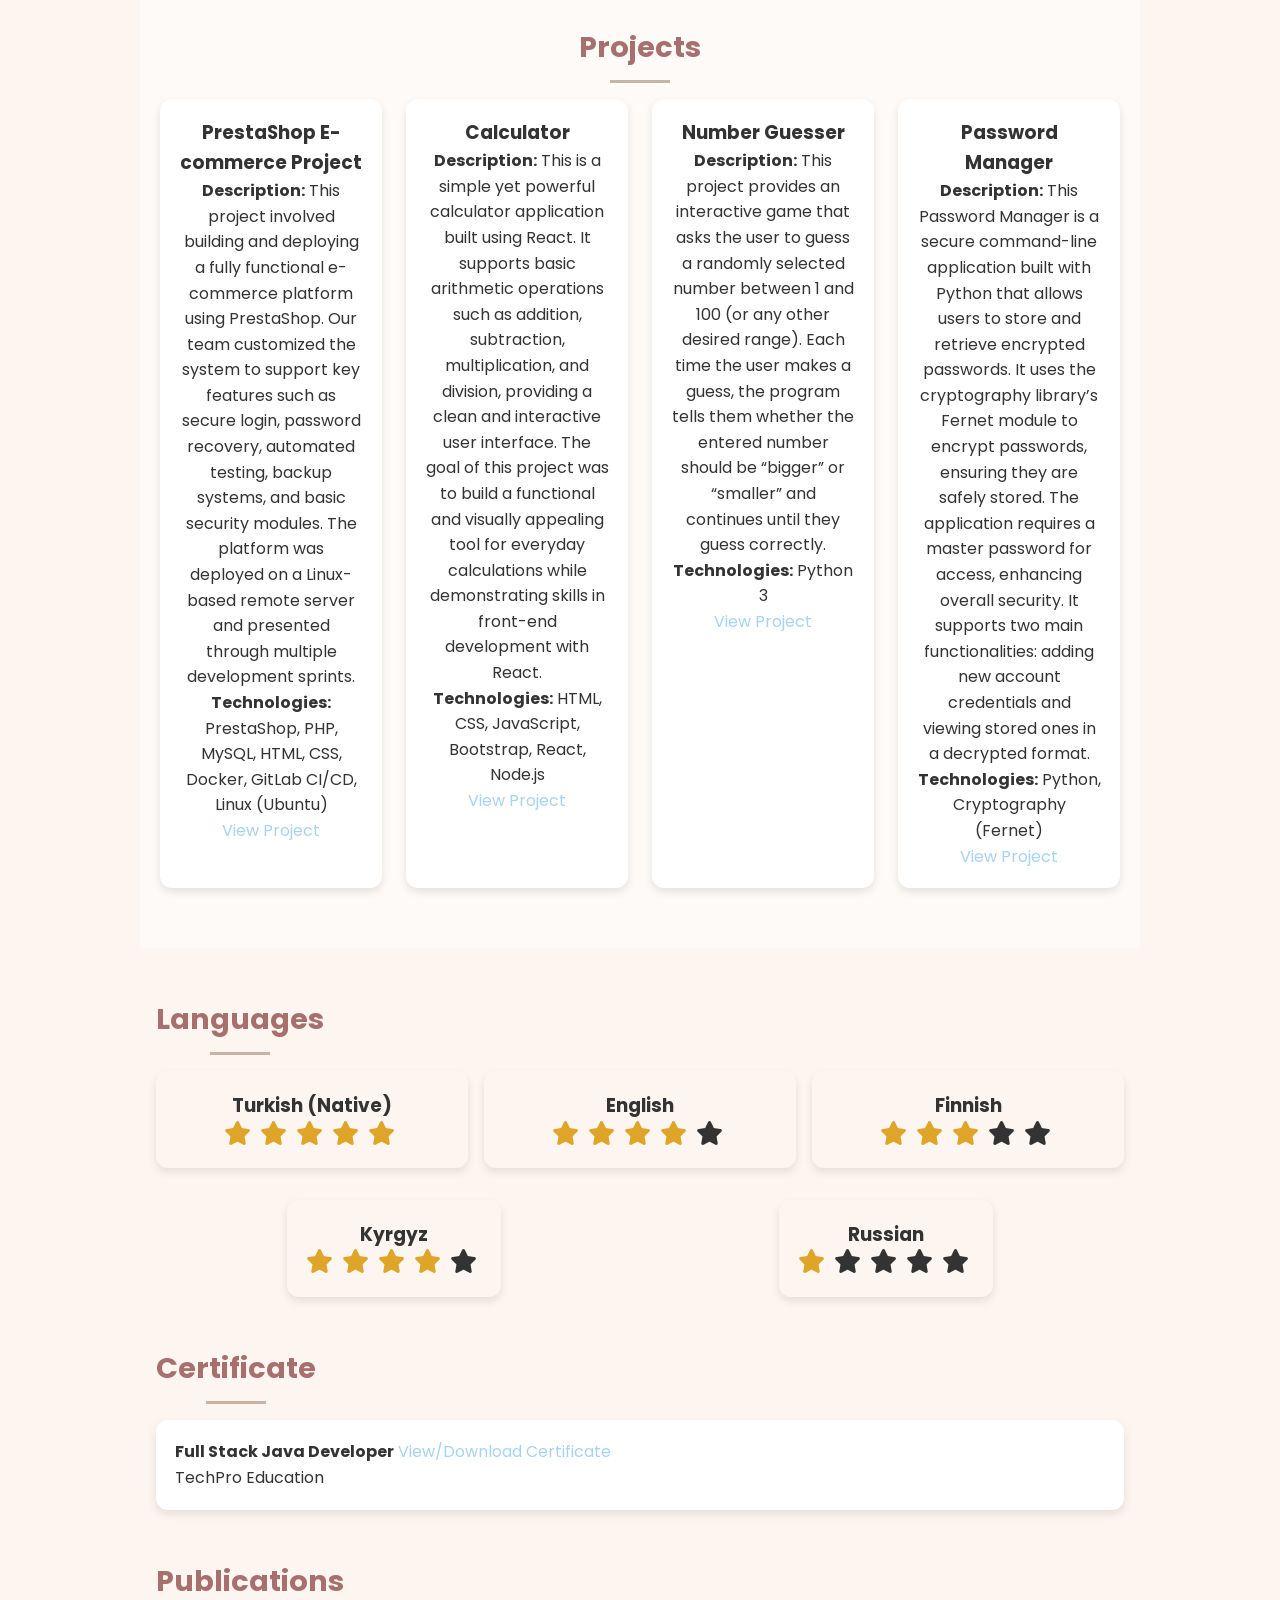
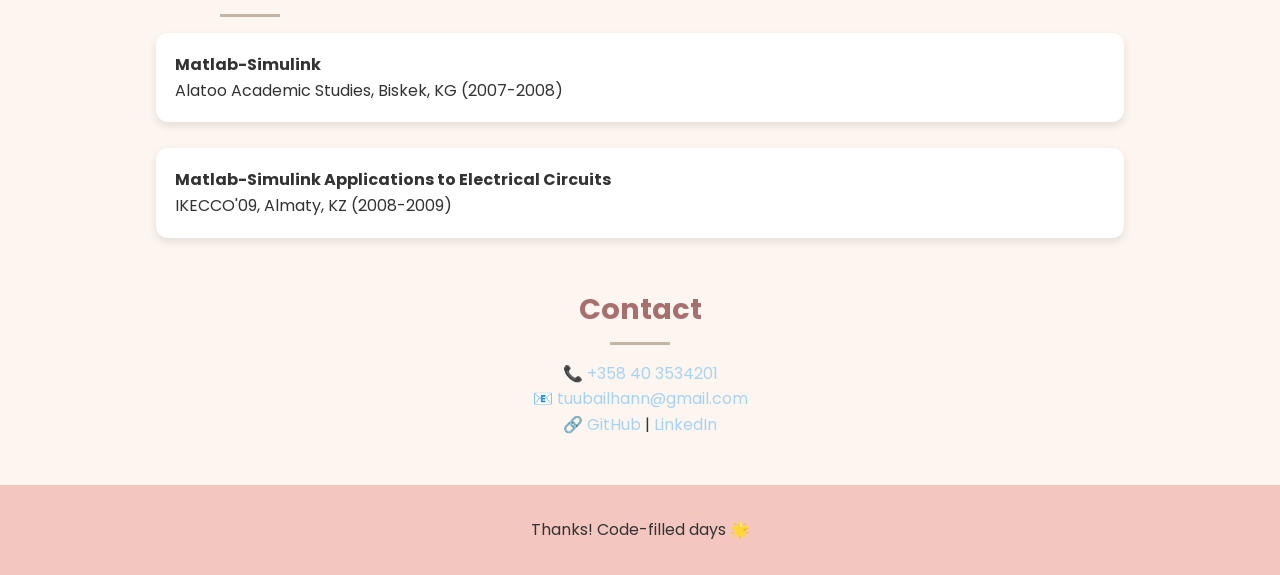
==== commit e53f96e2: "Update index.html" ====
--- a/index.html
+++ b/index.html
@@ -144,7 +144,6 @@
         <h3>PrestaShop E-commerce Project</h3>
         <p><strong>Description:</strong> 
       This project involved building and deploying a fully functional e-commerce platform using PrestaShop. Our team customized the system to support key features such as secure login, password recovery, automated testing, backup systems, and basic security modules. The platform was deployed on a Linux-based remote server and presented through multiple development sprints.</p> 
-      <button class="read-more-btn">Read More</button>
       <p><strong>Technologies:</strong> PrestaShop, PHP, MySQL, HTML, CSS, Docker, GitLab CI/CD, Linux (Ubuntu)</p>
       <a href="https://github.com/TugbaIlhan/Prestashop.git" target="_blank" class="btn">View Project</a>
       </div>
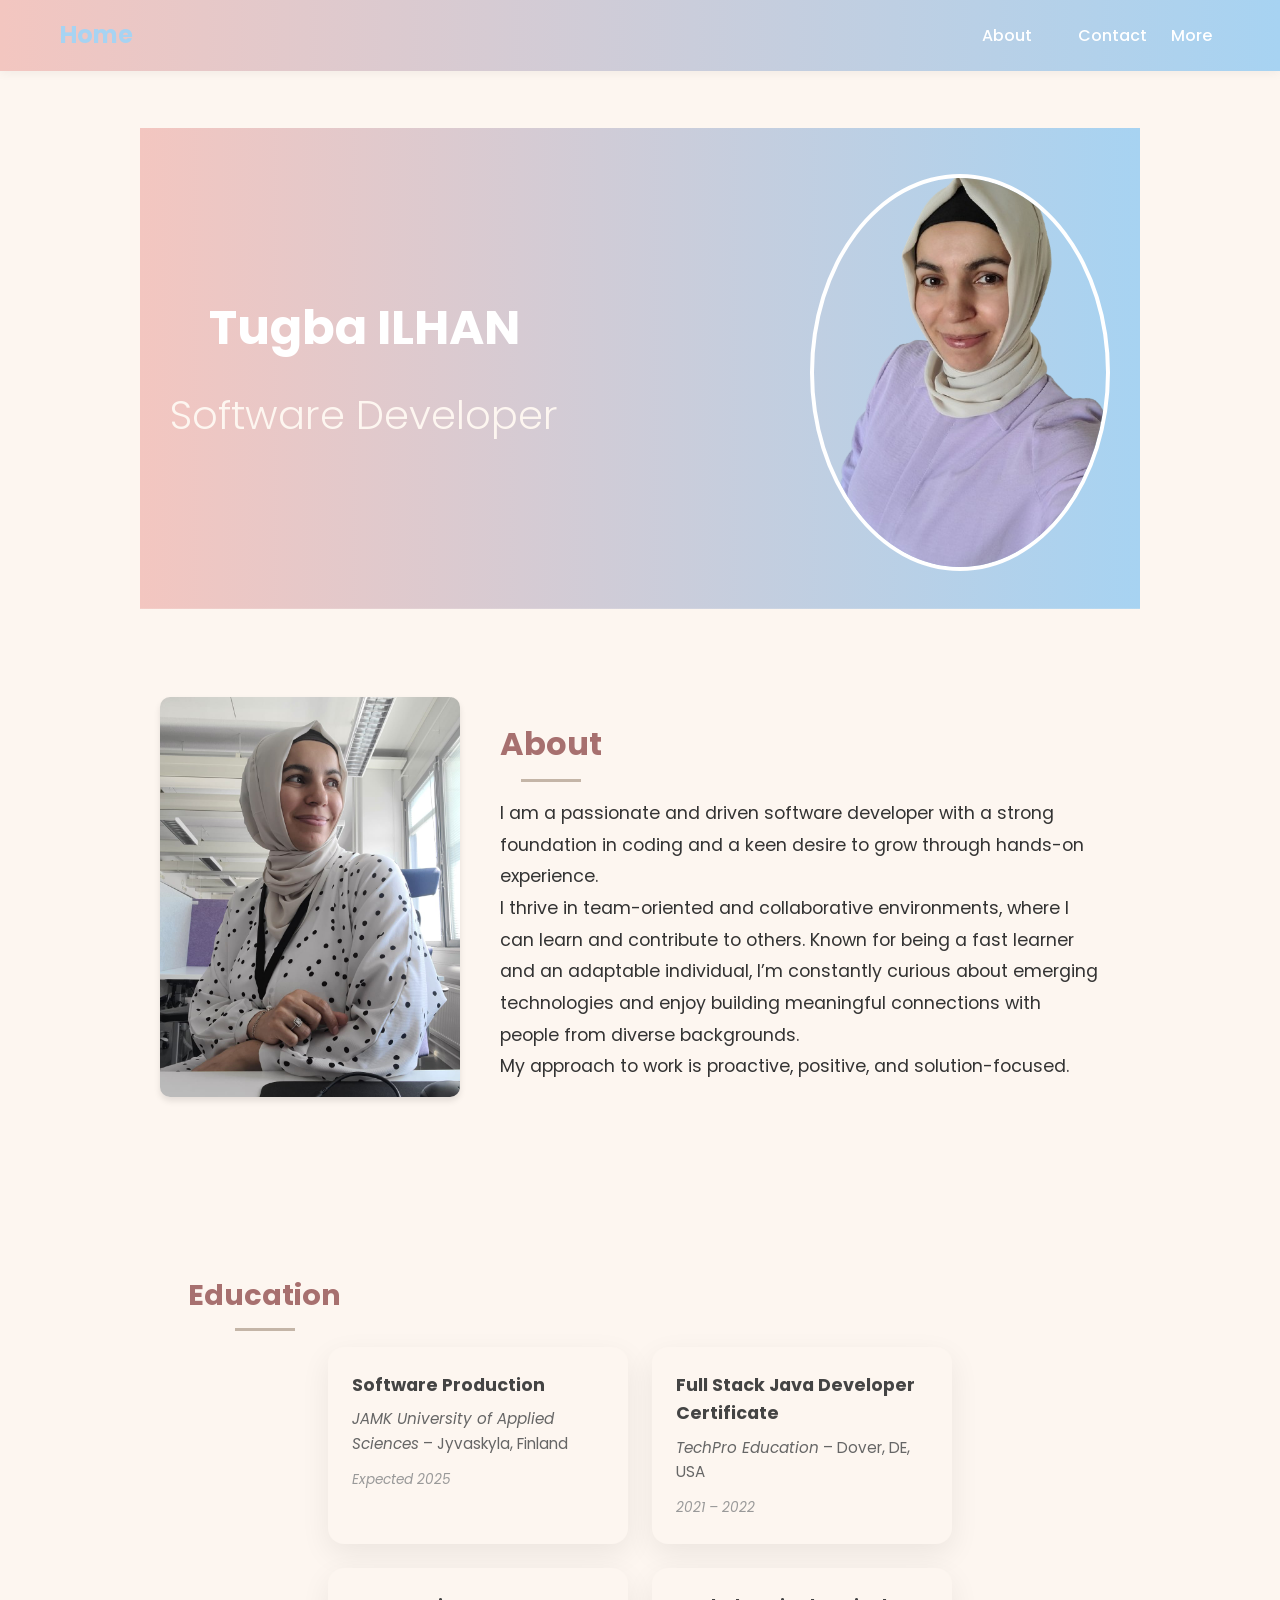
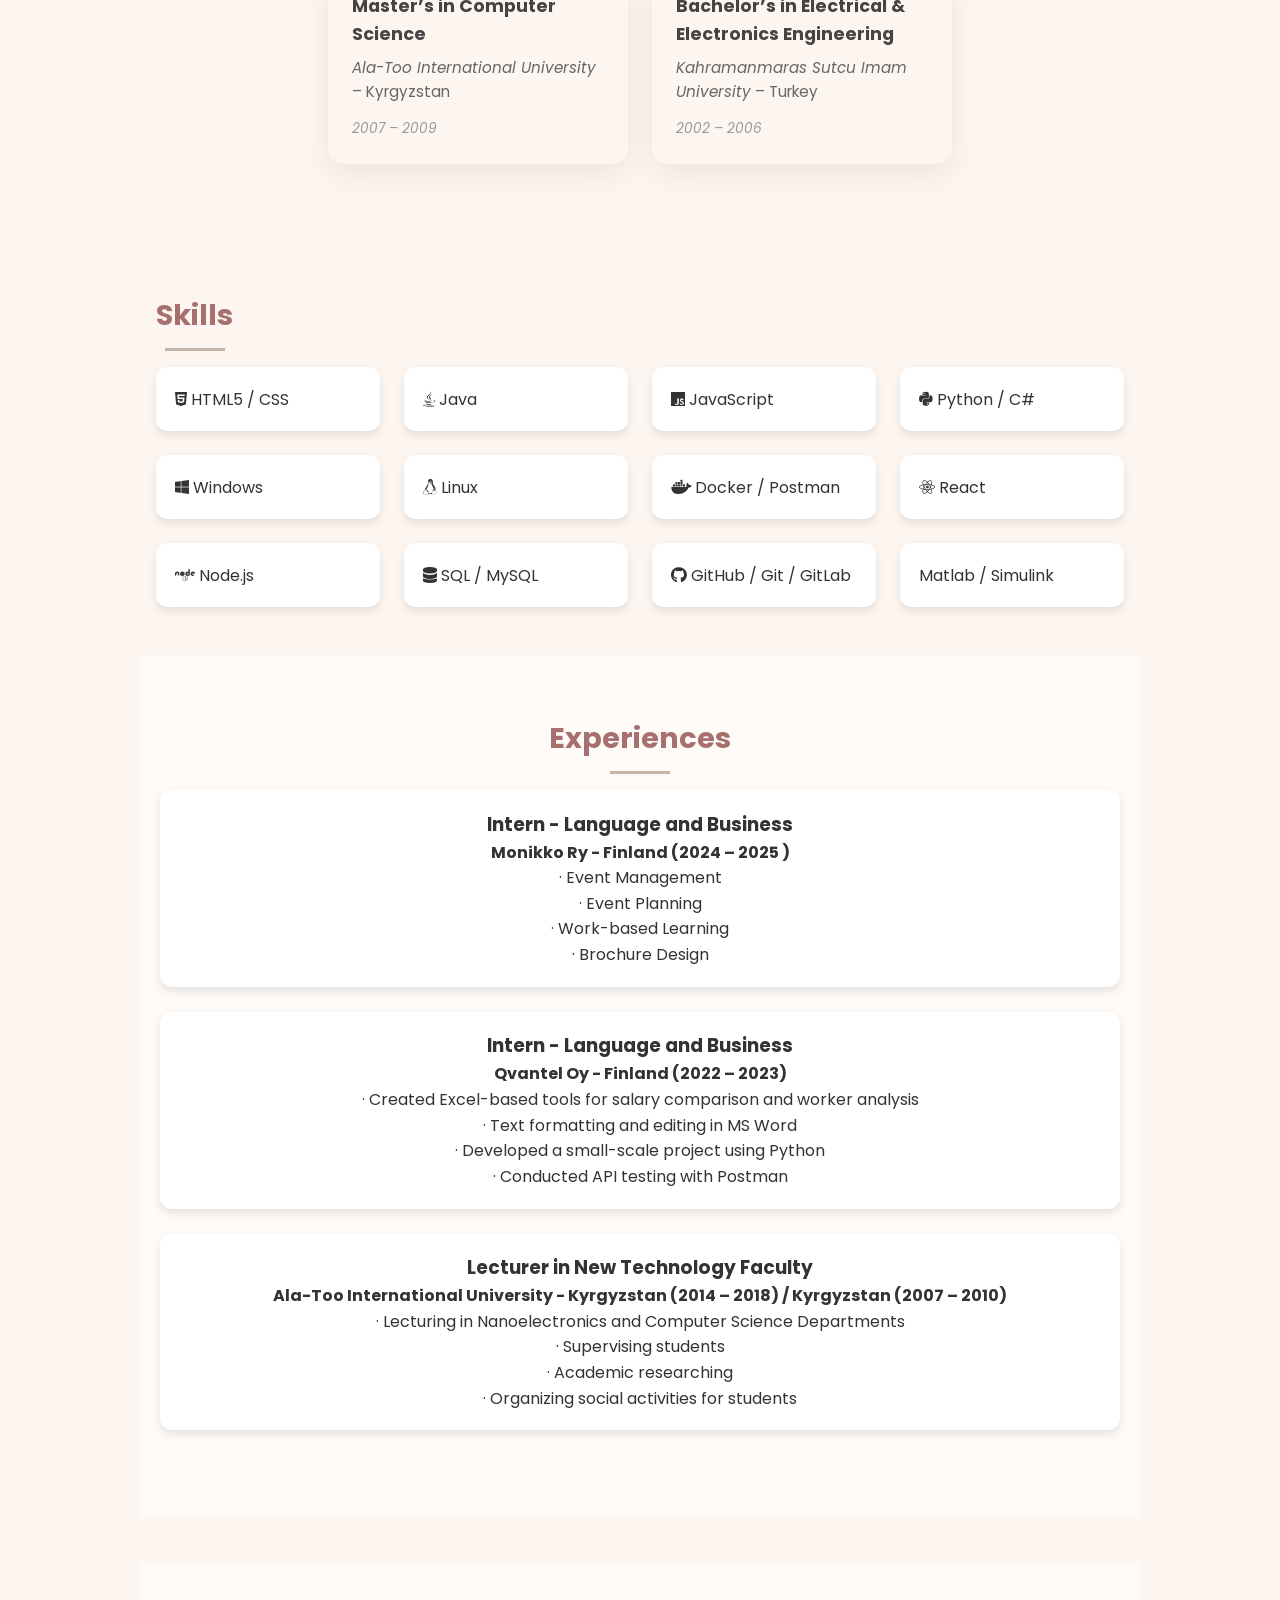
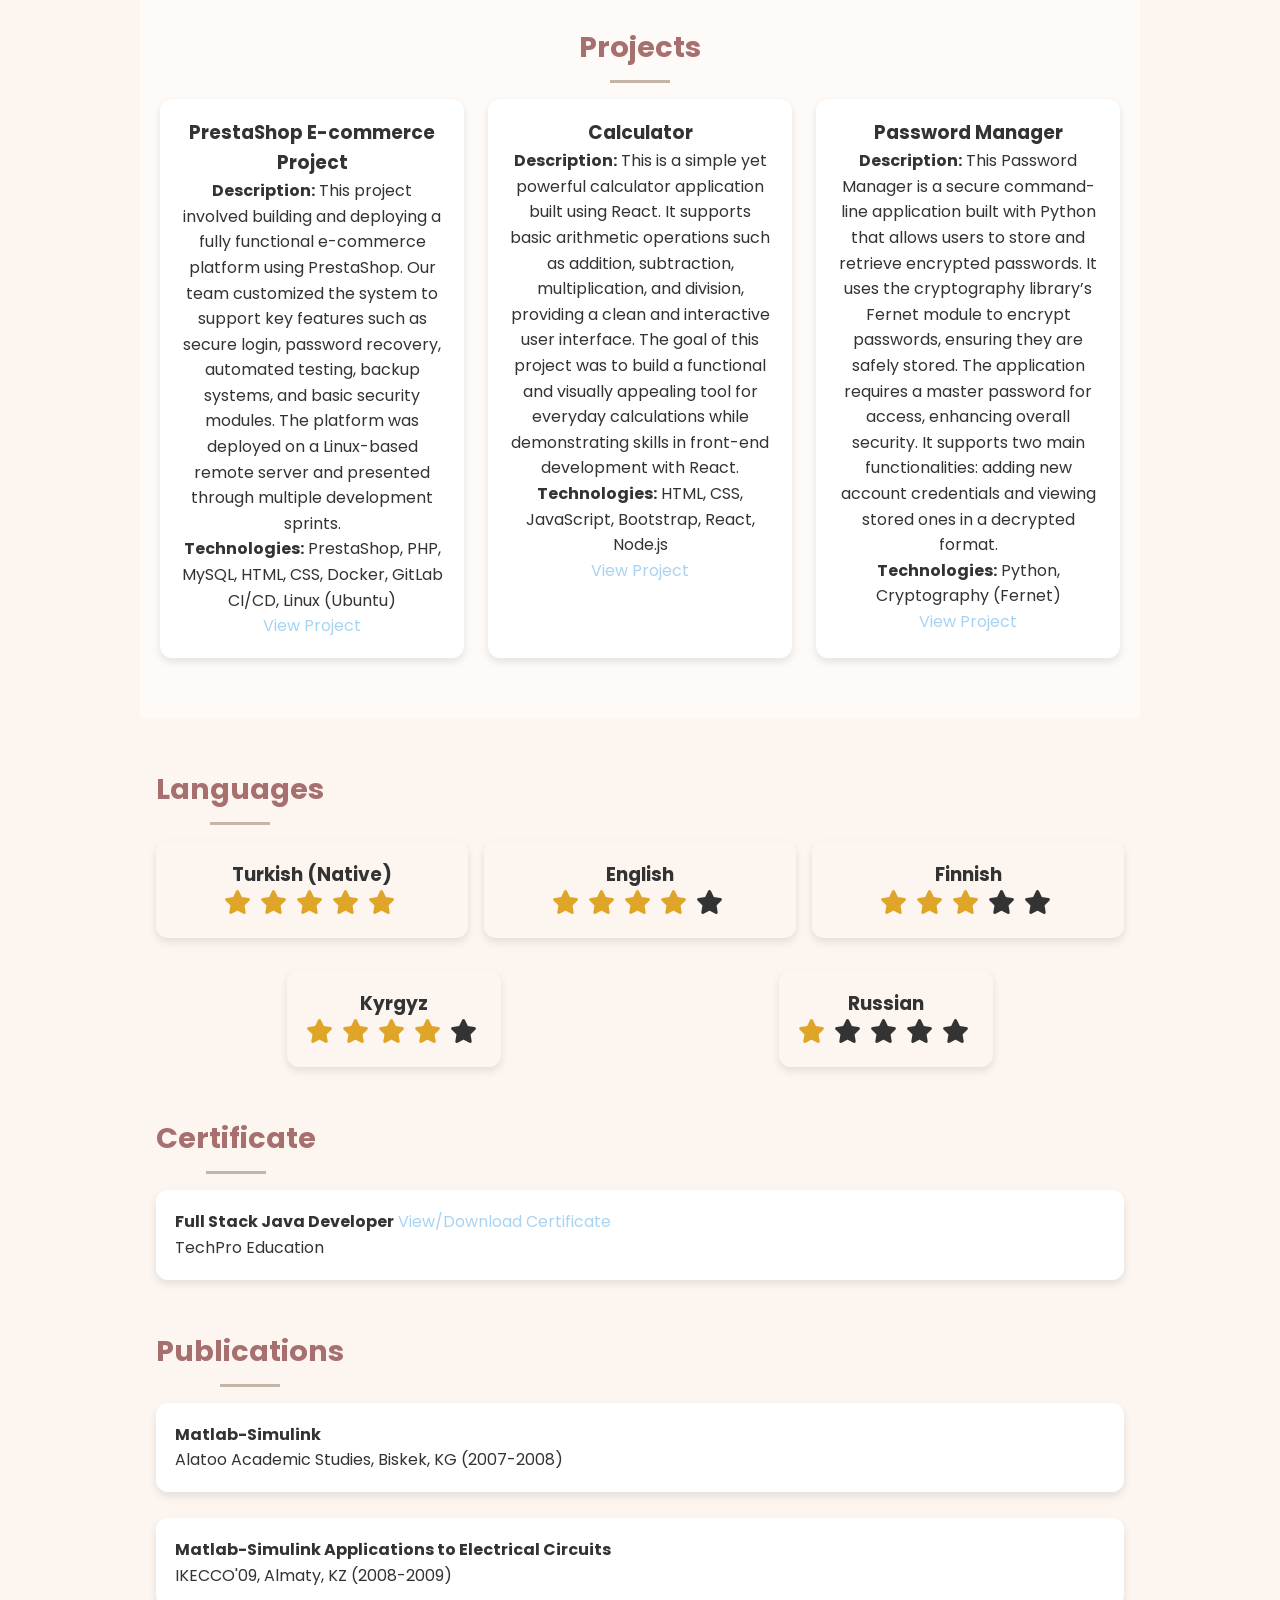
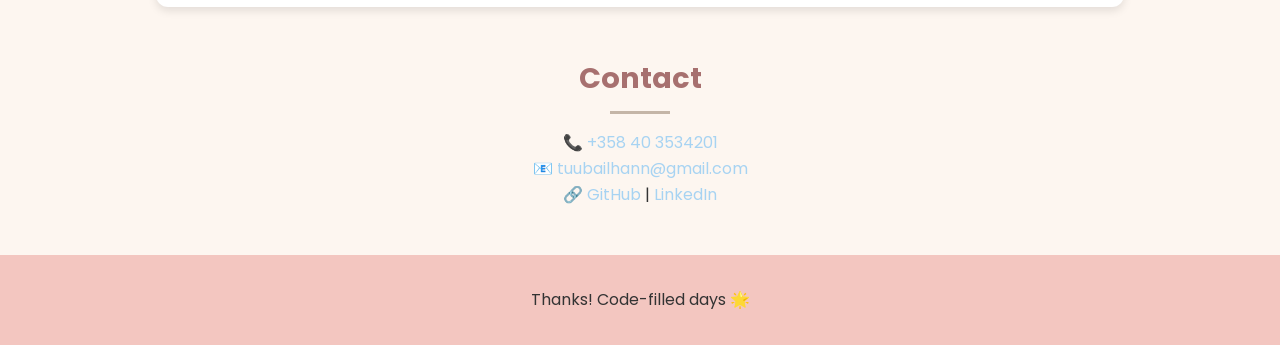
==== commit c2542acb: "Update index.html" ====
--- a/index.html
+++ b/index.html
@@ -156,14 +156,6 @@
       <a href="https://github.com/TugbaIlhan/calculator.git" target="_blank" class="btn">View Project</a>
     </div>
     <div class="card">
-        <h3>Number Guesser</h3>
-        <p><strong>Description:</strong> 
-            This project provides an interactive game that asks the user to guess a randomly selected number between 1 and 100 (or any other desired range). 
-            Each time the user makes a guess, the program tells them whether the entered number should be “bigger” or “smaller” and continues until they guess correctly.</p> 
-      <p><strong>Technologies:</strong> Python 3 </p>
-      <a href="https://github.com/TugbaIlhan/number_guesser.git" target="_blank" class="btn">View Project</a>
-    </div>
-    <div class="card">
         <h3>Password Manager</h3>
         <p><strong>Description:</strong> 
             This Password Manager is a secure command-line application built with Python that allows users to store and retrieve encrypted passwords. It uses the cryptography library’s Fernet module to encrypt passwords, ensuring they are safely stored. The application requires a master password for access, enhancing overall security. It supports two main functionalities: adding new account credentials and viewing stored ones in a decrypted format.</p> 
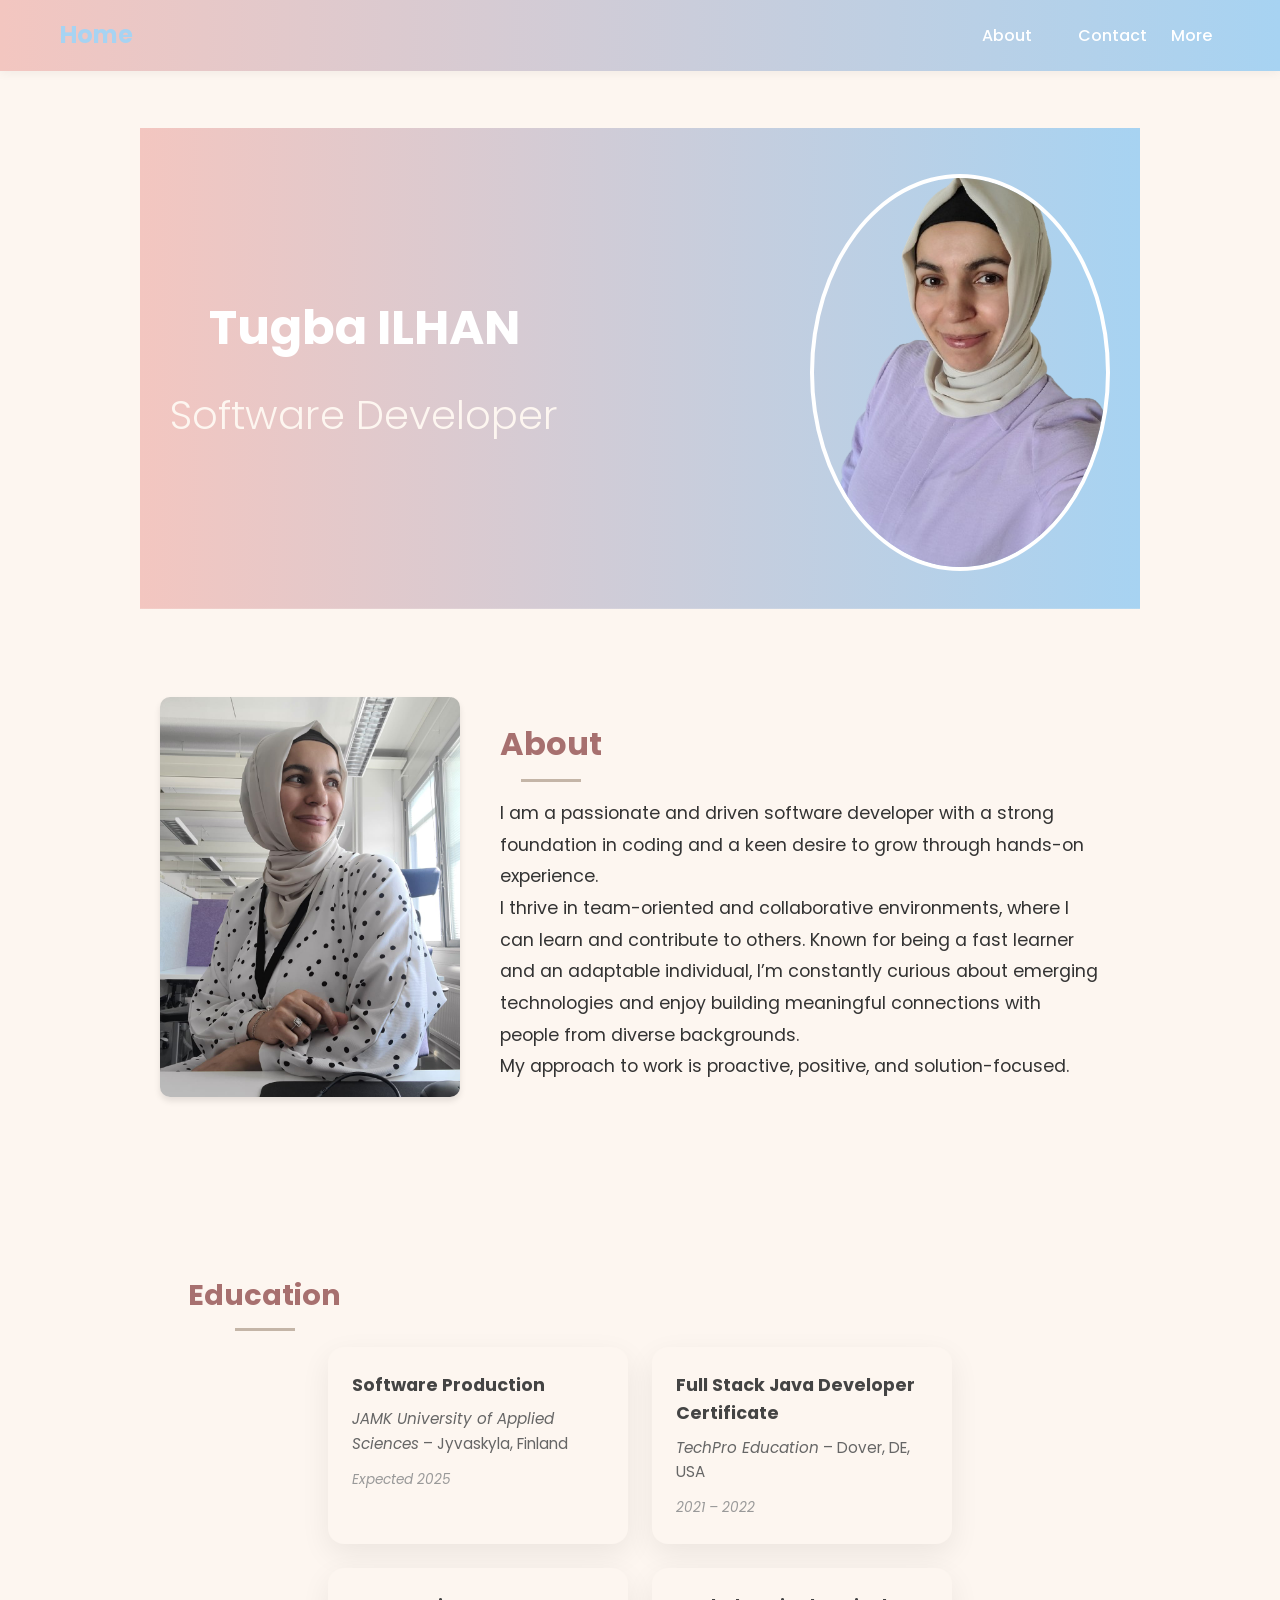
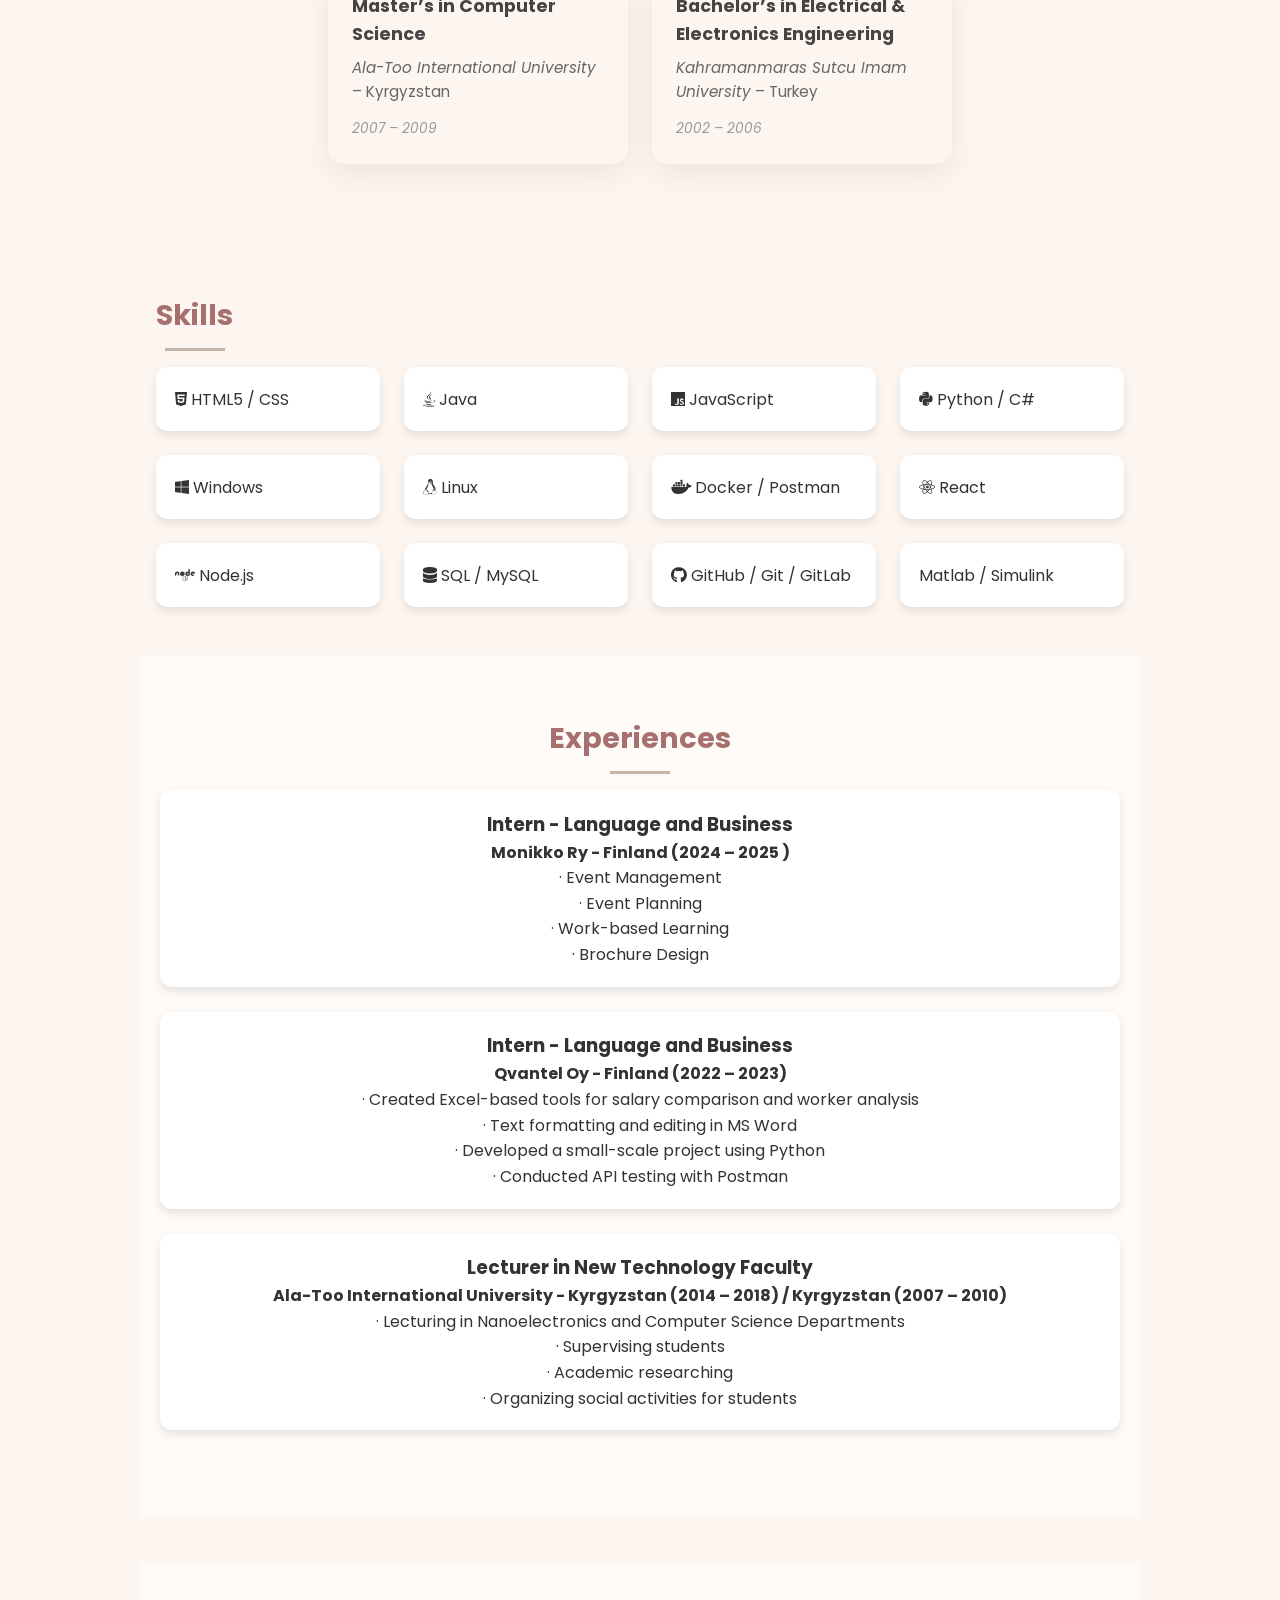
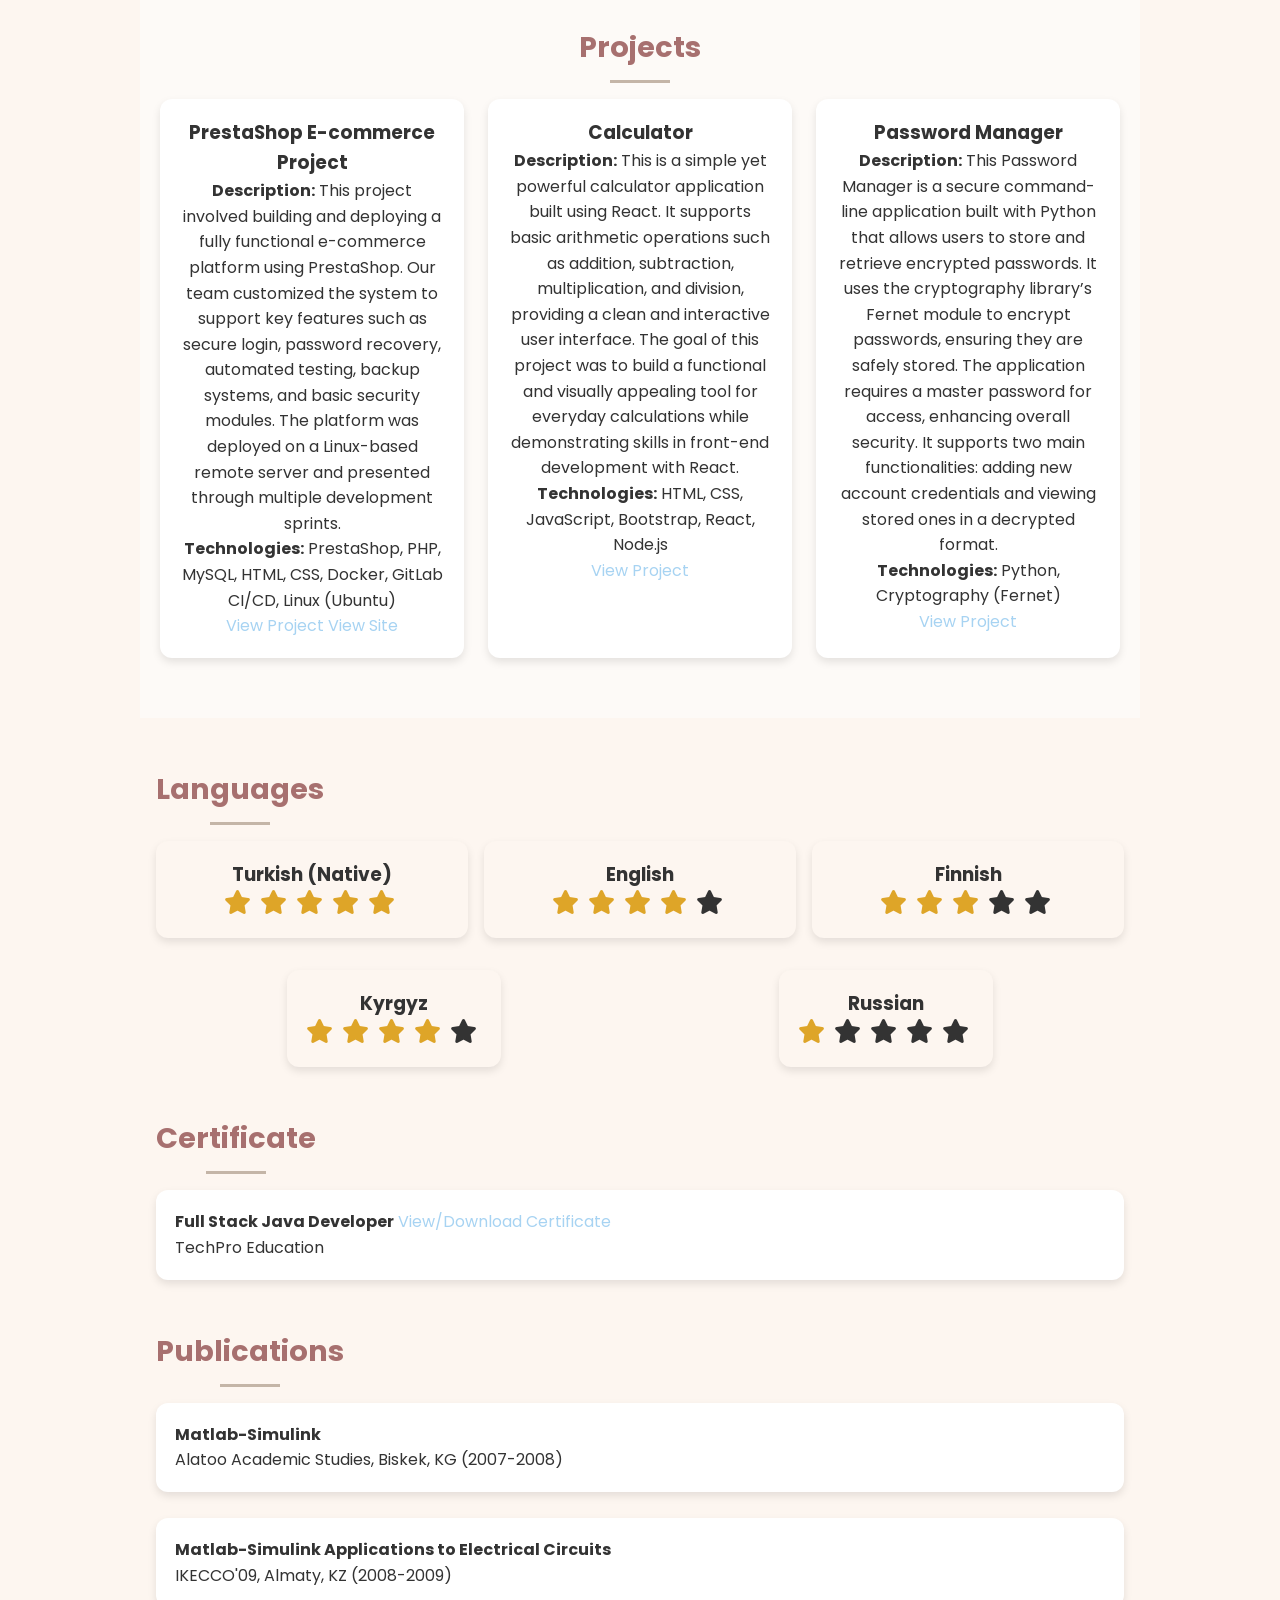
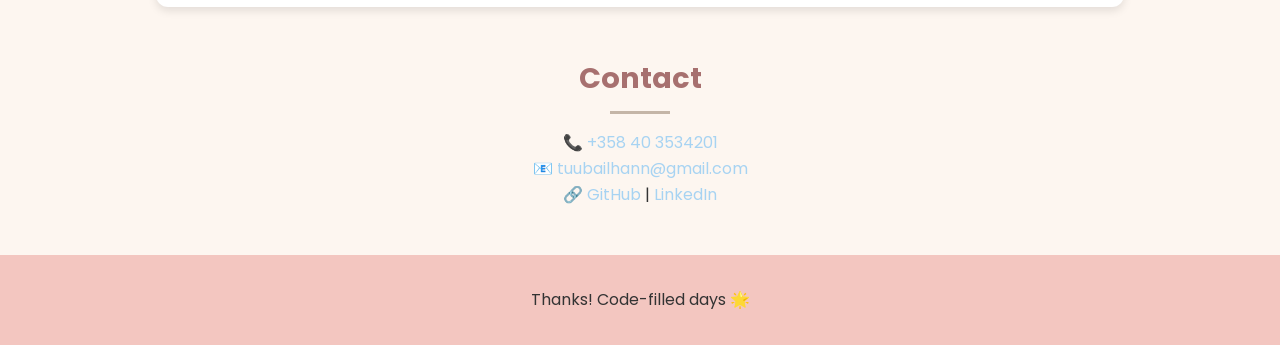
==== commit 345c64cd: "Update index.html" ====
--- a/index.html
+++ b/index.html
@@ -146,6 +146,7 @@
       This project involved building and deploying a fully functional e-commerce platform using PrestaShop. Our team customized the system to support key features such as secure login, password recovery, automated testing, backup systems, and basic security modules. The platform was deployed on a Linux-based remote server and presented through multiple development sprints.</p> 
       <p><strong>Technologies:</strong> PrestaShop, PHP, MySQL, HTML, CSS, Docker, GitLab CI/CD, Linux (Ubuntu)</p>
       <a href="https://github.com/TugbaIlhan/Prestashop.git" target="_blank" class="btn">View Project</a>
+      <a href="https://vm4726.kaj.pouta.csc.fi/" target="_blank" class="btn">View Site</a>
       </div>
       <div class="card">
         <h3>Calculator</h3>
@@ -244,7 +245,7 @@
     <h2 class="section-title">Contact</h2>
     <p>📞 <a href="tel:+358 353 40 3534201">+358 40 3534201</a></p>
     <p>📧 <a href="mailto:tuubailhann@gmail.com">tuubailhann@gmail.com</a></p>
-    <p>🔗 <a href="https://github.com/TugbaIlhan" target="_blank">GitHub</a> | <a href="http://linkedin.com/in/tugba-ilhan-she-her-16a57622b" target="_blank">LinkedIn</a></p>
+    <p>🔗 <a href="https://github.com/TugbaIlhan" target="_blank">GitHub</a> | <a href="http://linkedin.com/in/tugba-ilhan" target="_blank">LinkedIn</a></p>
   </section>
 
   <footer>
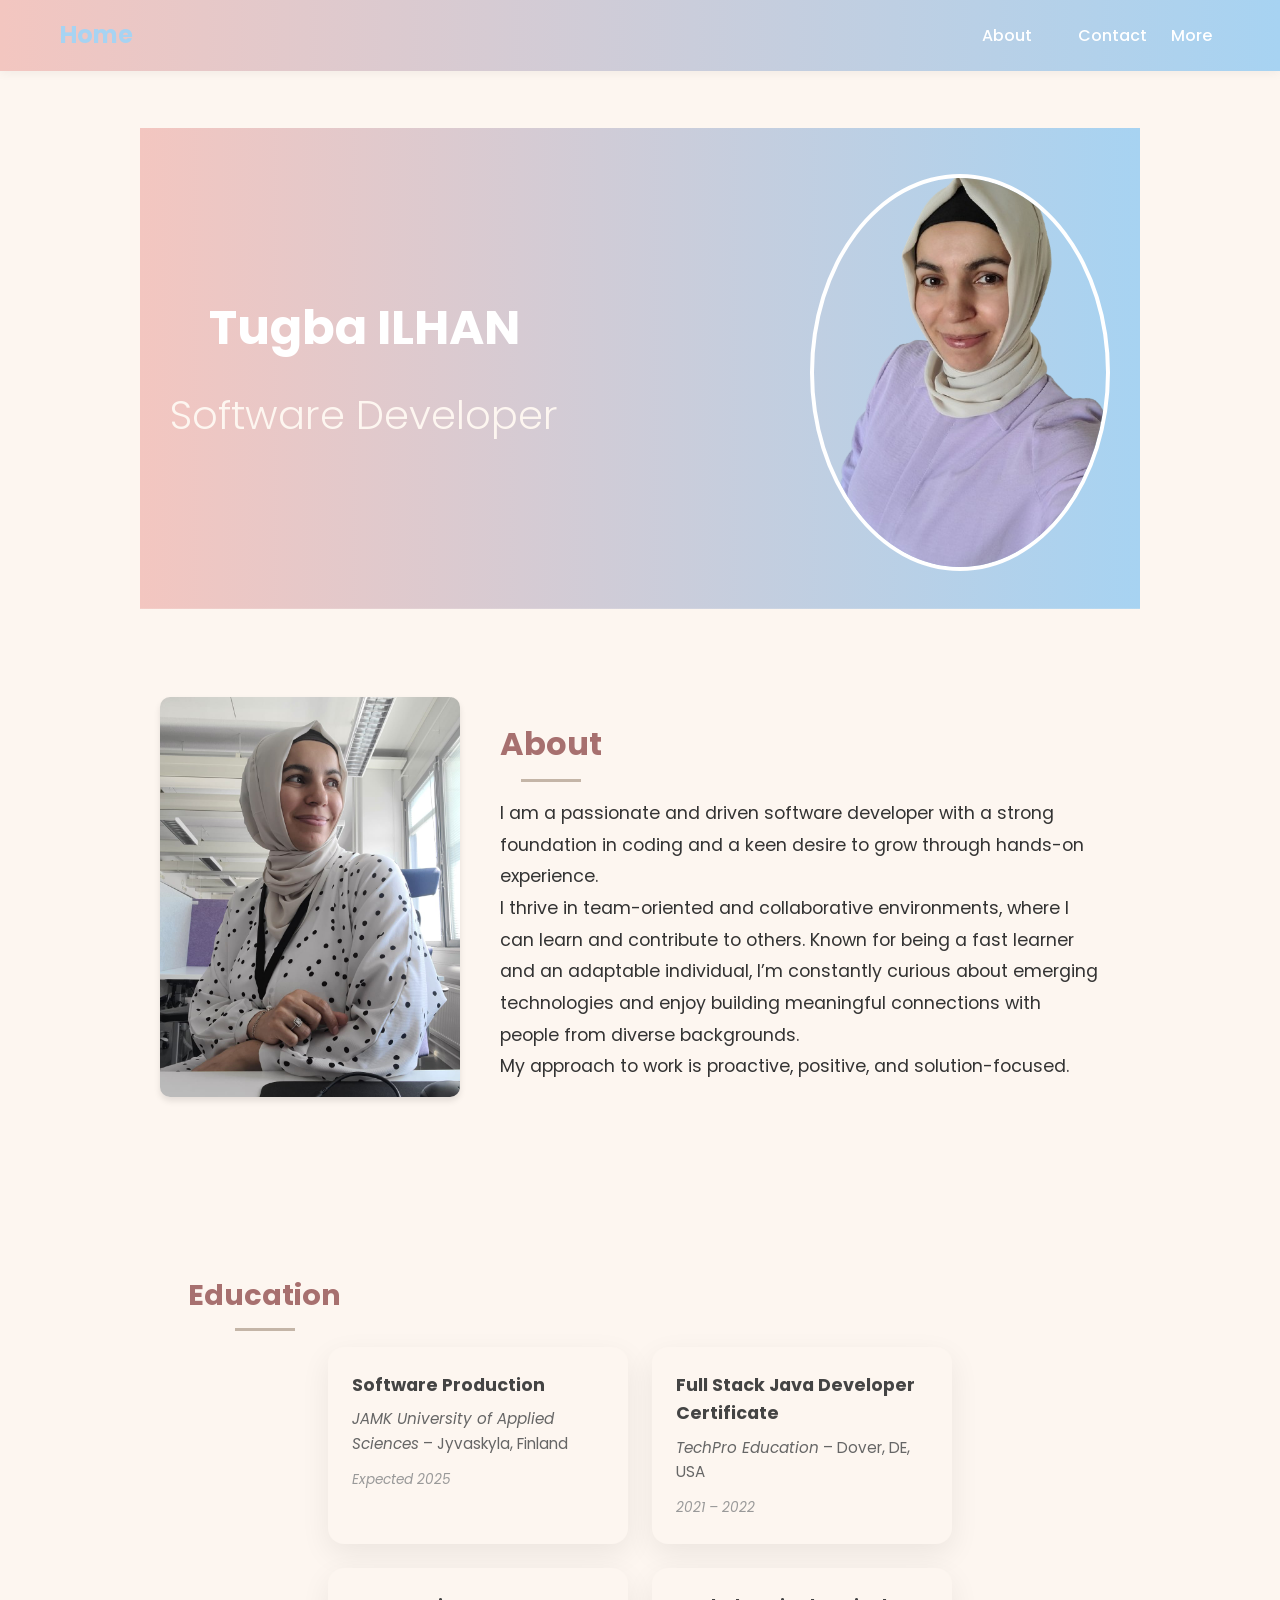
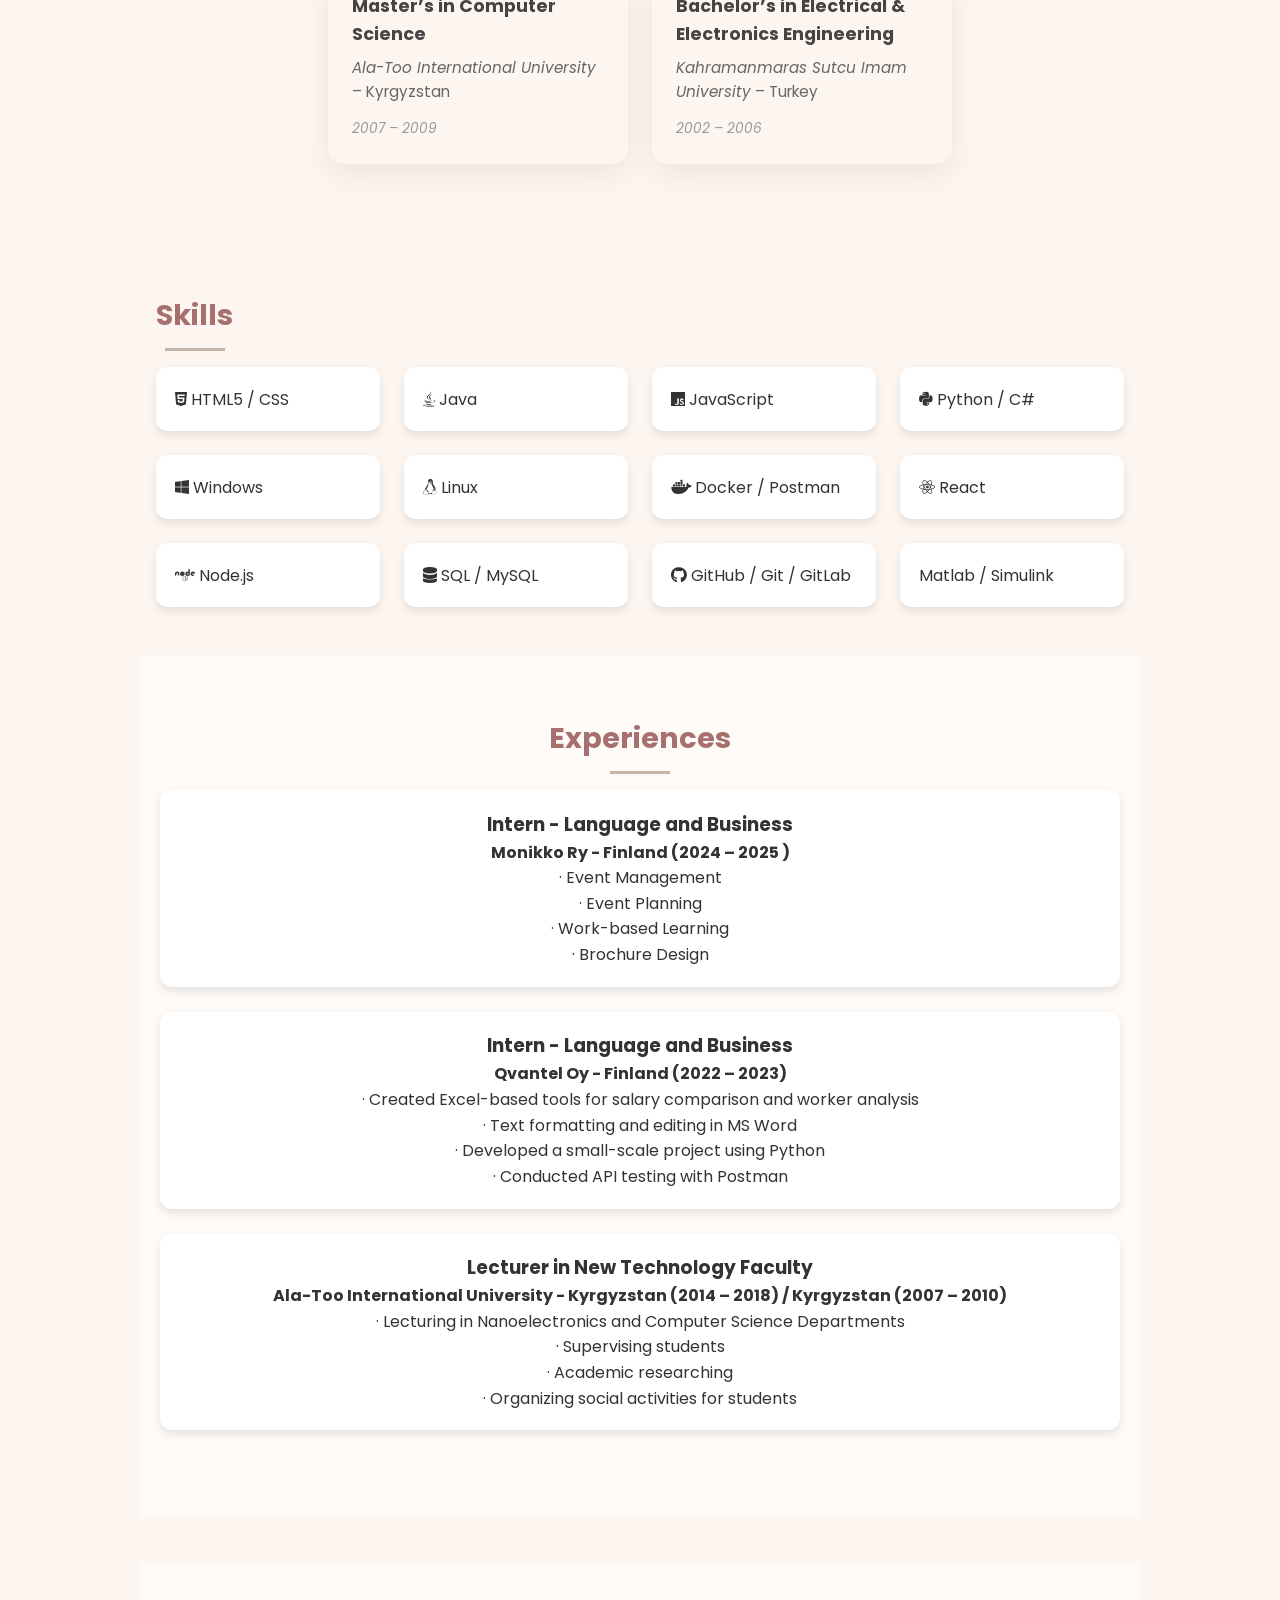
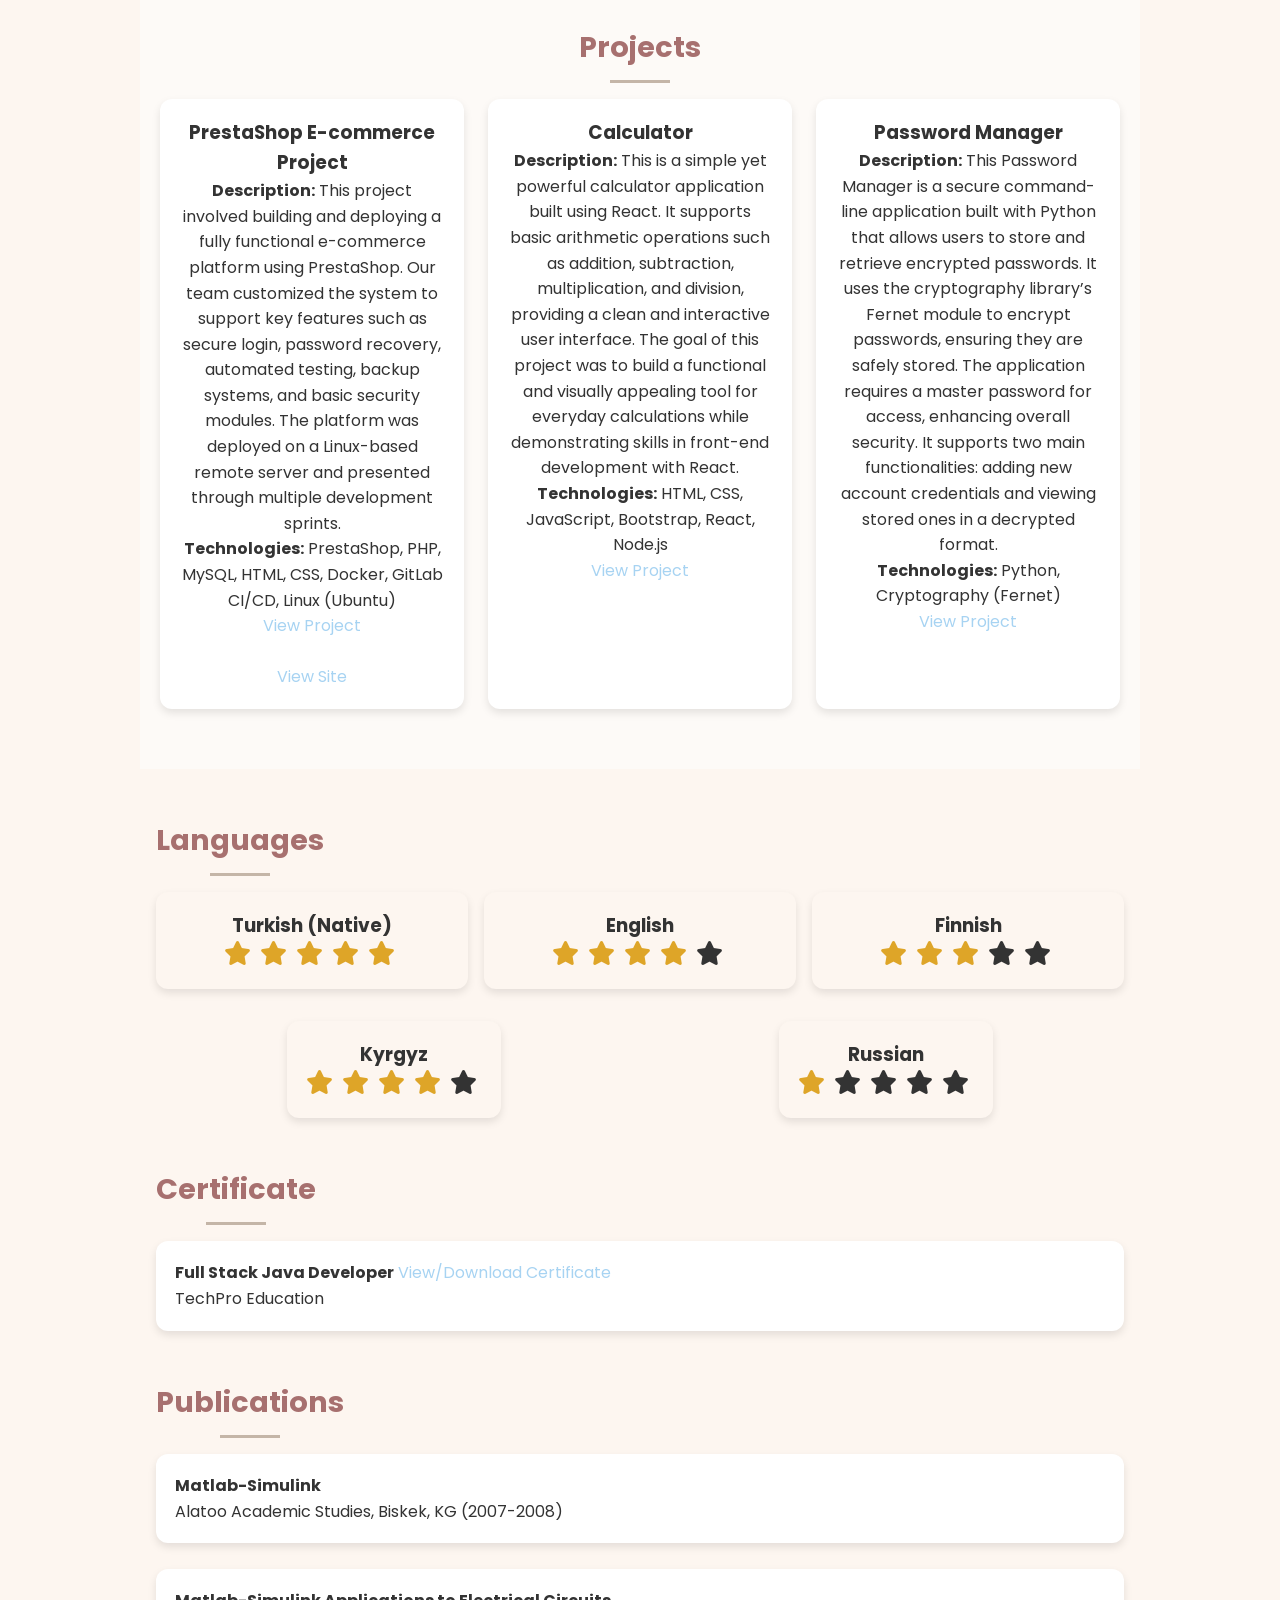
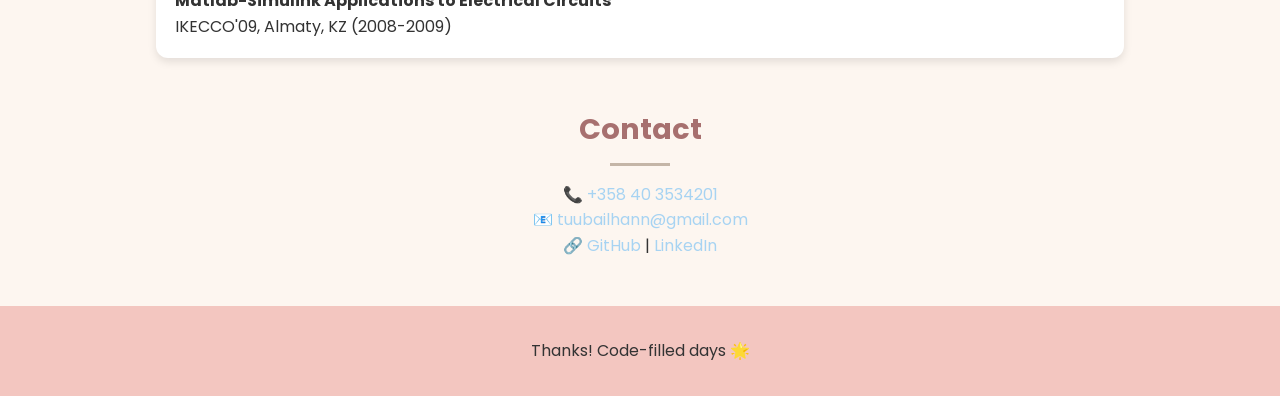
==== commit 789b87fb: "Update index.html" ====
--- a/index.html
+++ b/index.html
@@ -146,6 +146,7 @@
       This project involved building and deploying a fully functional e-commerce platform using PrestaShop. Our team customized the system to support key features such as secure login, password recovery, automated testing, backup systems, and basic security modules. The platform was deployed on a Linux-based remote server and presented through multiple development sprints.</p> 
       <p><strong>Technologies:</strong> PrestaShop, PHP, MySQL, HTML, CSS, Docker, GitLab CI/CD, Linux (Ubuntu)</p>
       <a href="https://github.com/TugbaIlhan/Prestashop.git" target="_blank" class="btn">View Project</a>
+      <br></br>
       <a href="https://vm4726.kaj.pouta.csc.fi/" target="_blank" class="btn">View Site</a>
       </div>
       <div class="card">
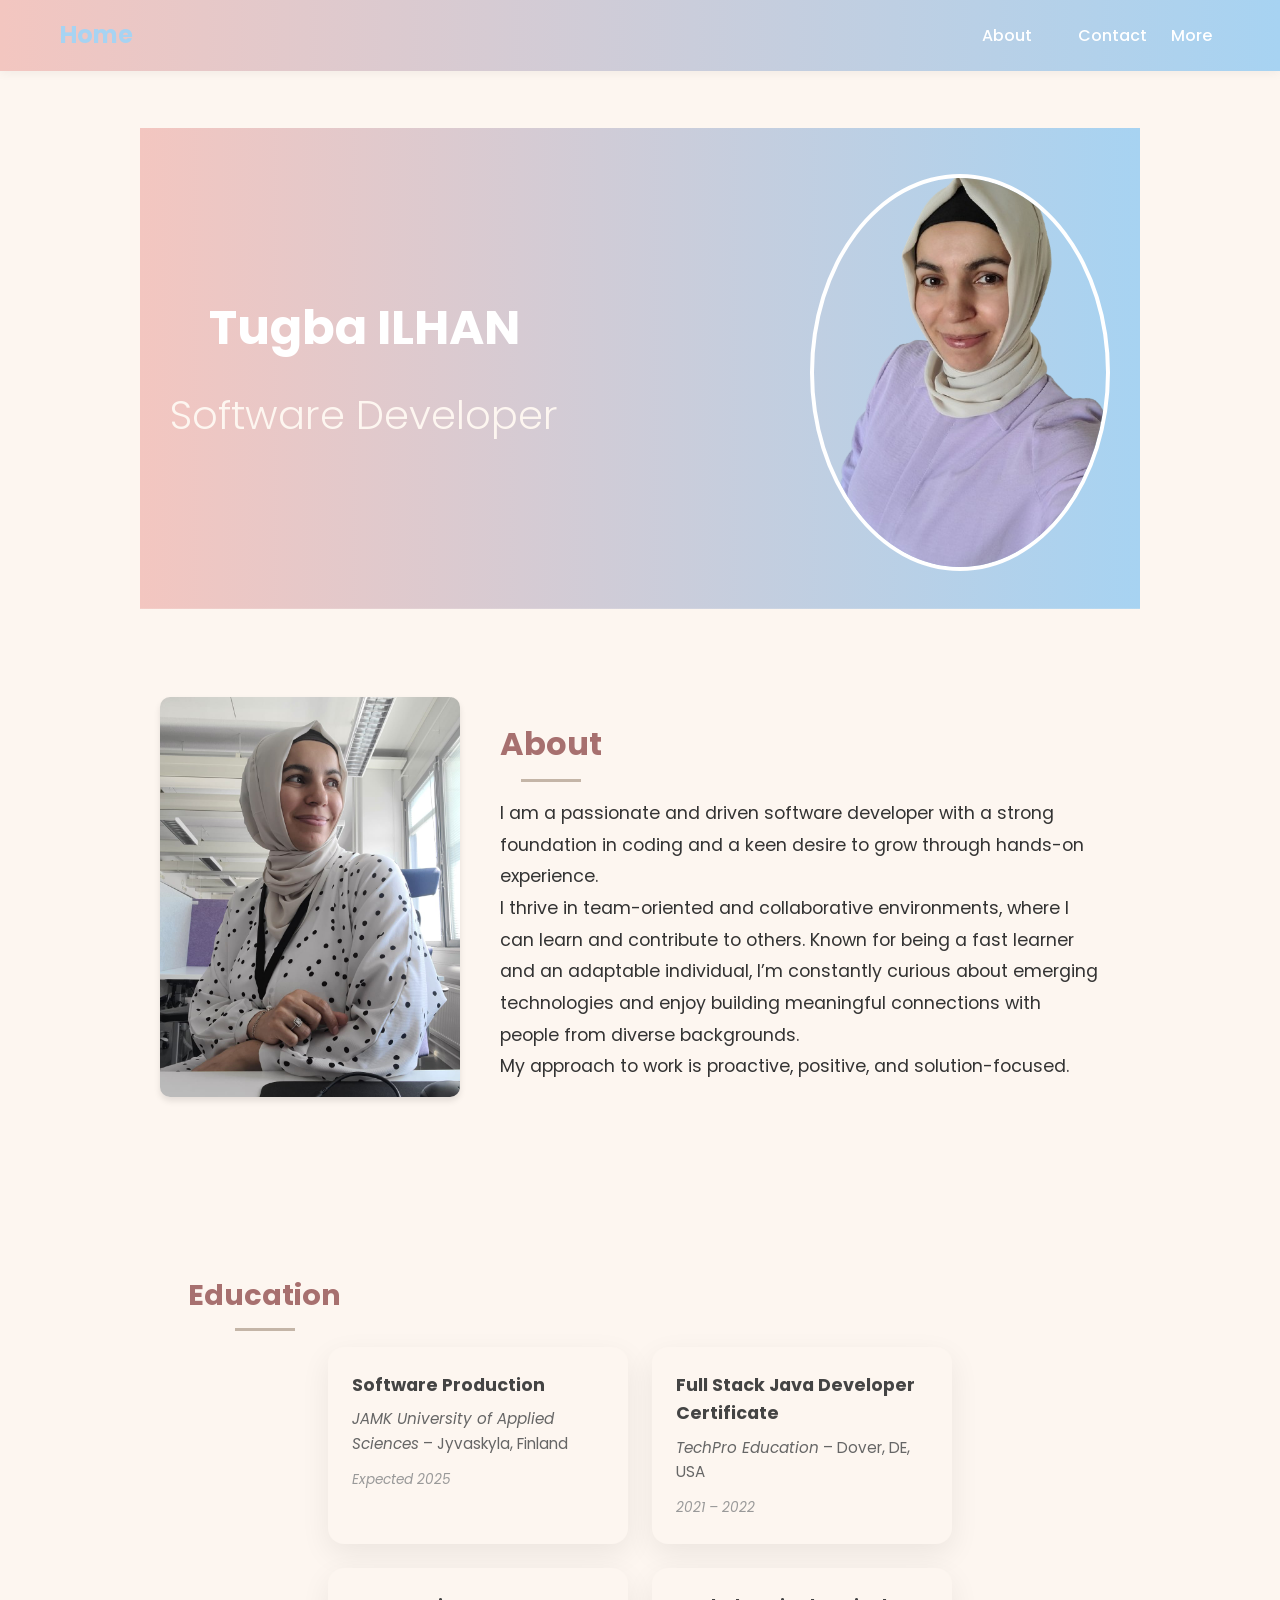
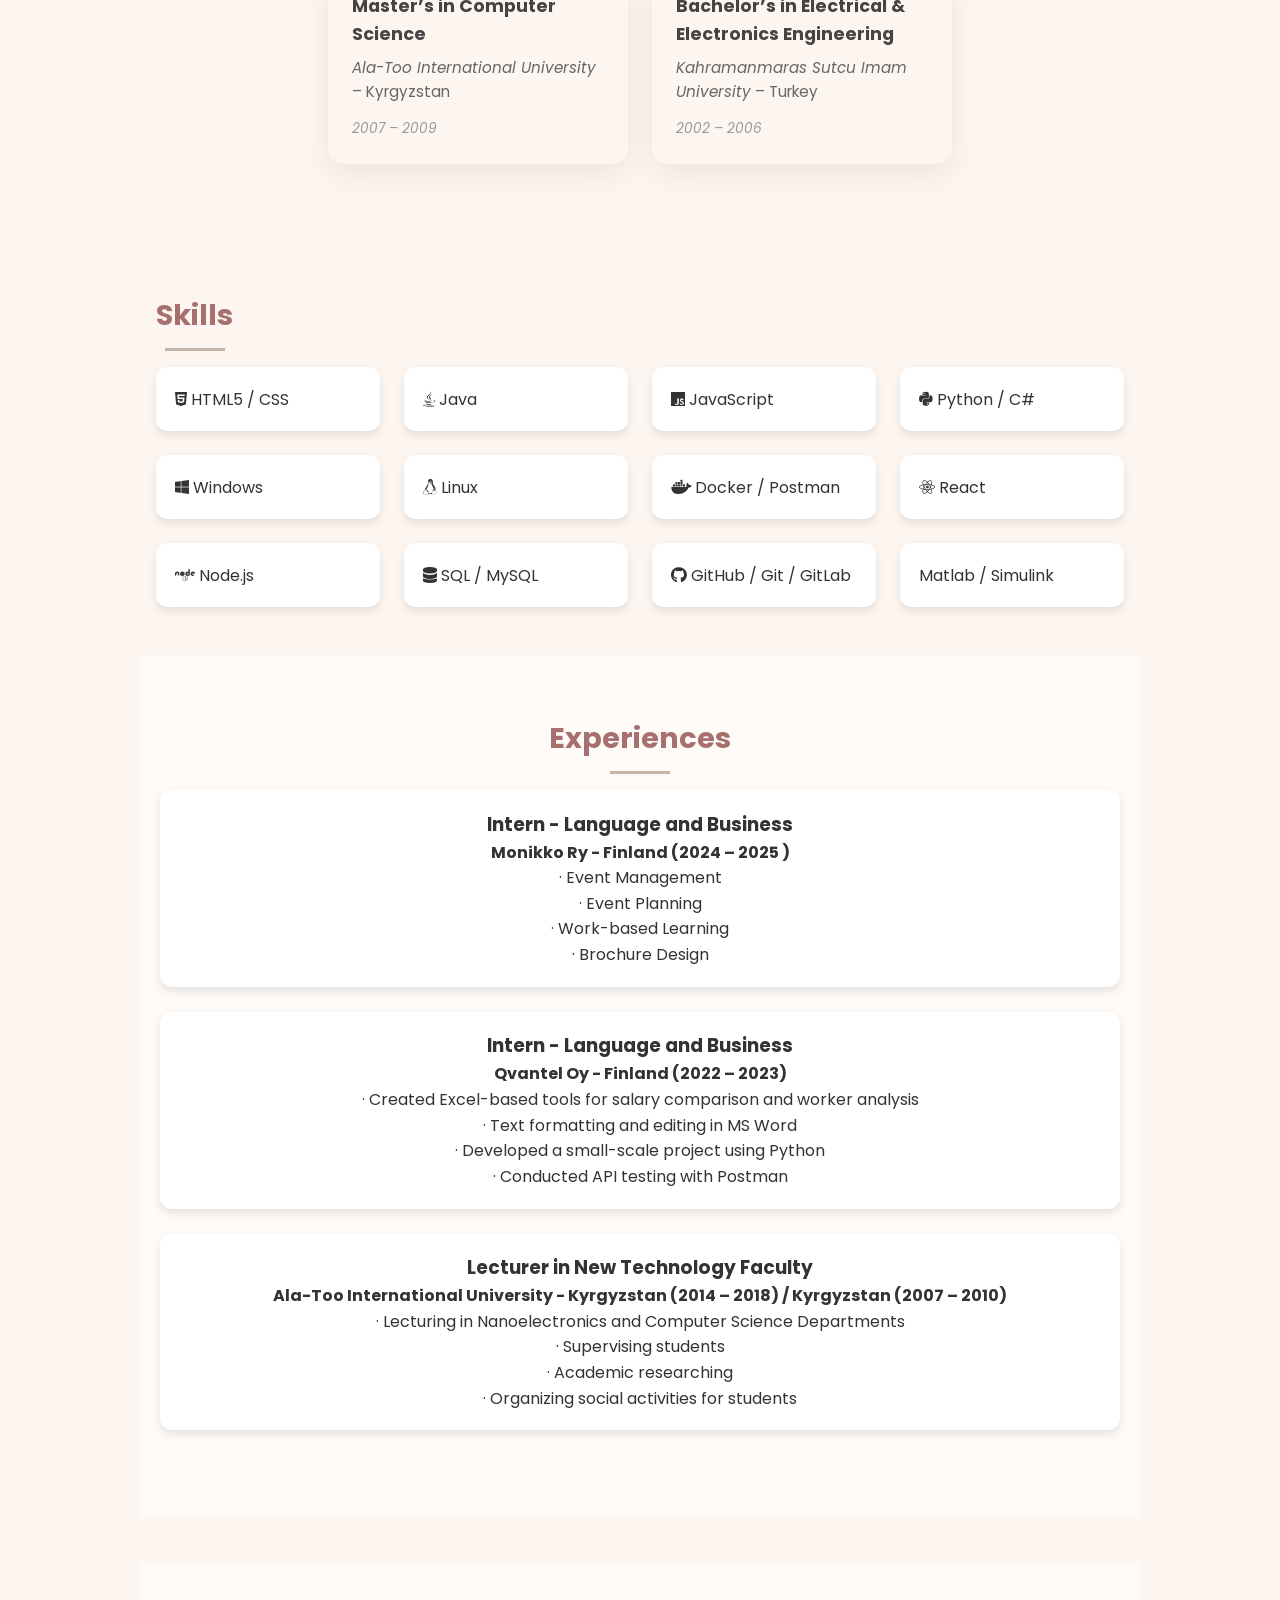
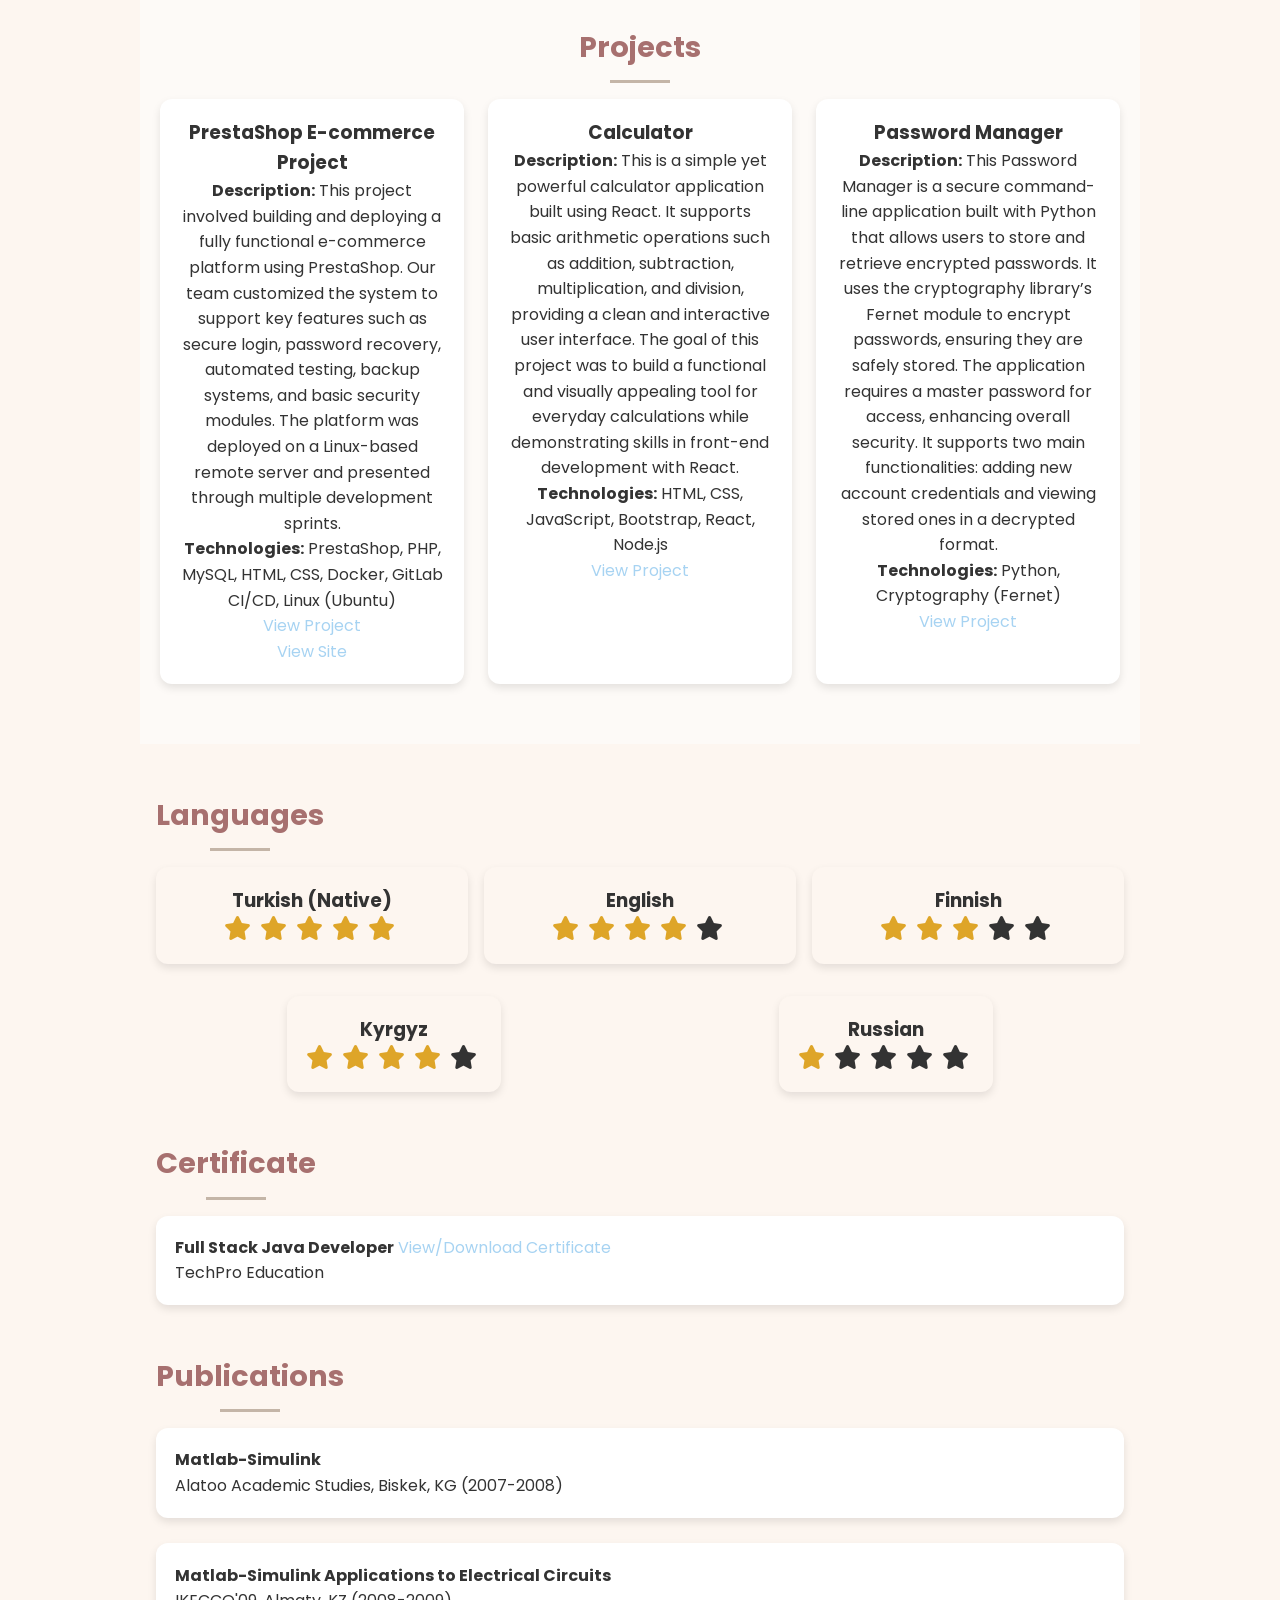
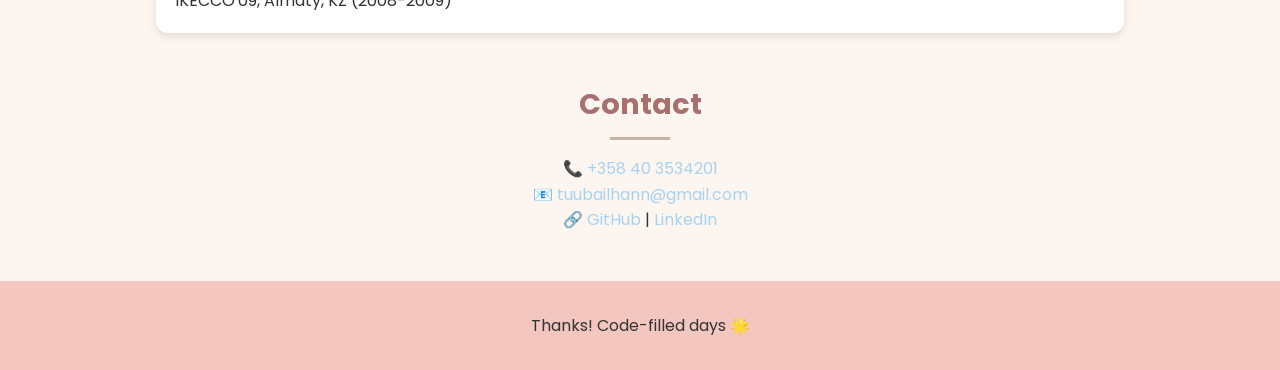
==== commit 47b40bc4: "Update index.html" ====
--- a/index.html
+++ b/index.html
@@ -145,8 +145,7 @@
         <p><strong>Description:</strong> 
       This project involved building and deploying a fully functional e-commerce platform using PrestaShop. Our team customized the system to support key features such as secure login, password recovery, automated testing, backup systems, and basic security modules. The platform was deployed on a Linux-based remote server and presented through multiple development sprints.</p> 
       <p><strong>Technologies:</strong> PrestaShop, PHP, MySQL, HTML, CSS, Docker, GitLab CI/CD, Linux (Ubuntu)</p>
-      <a href="https://github.com/TugbaIlhan/Prestashop.git" target="_blank" class="btn">View Project</a>
-      <br></br>
+      <a href="https://github.com/TugbaIlhan/Prestashop.git" target="_blank" class="btn">View Project</a><br>
       <a href="https://vm4726.kaj.pouta.csc.fi/" target="_blank" class="btn">View Site</a>
       </div>
       <div class="card">
